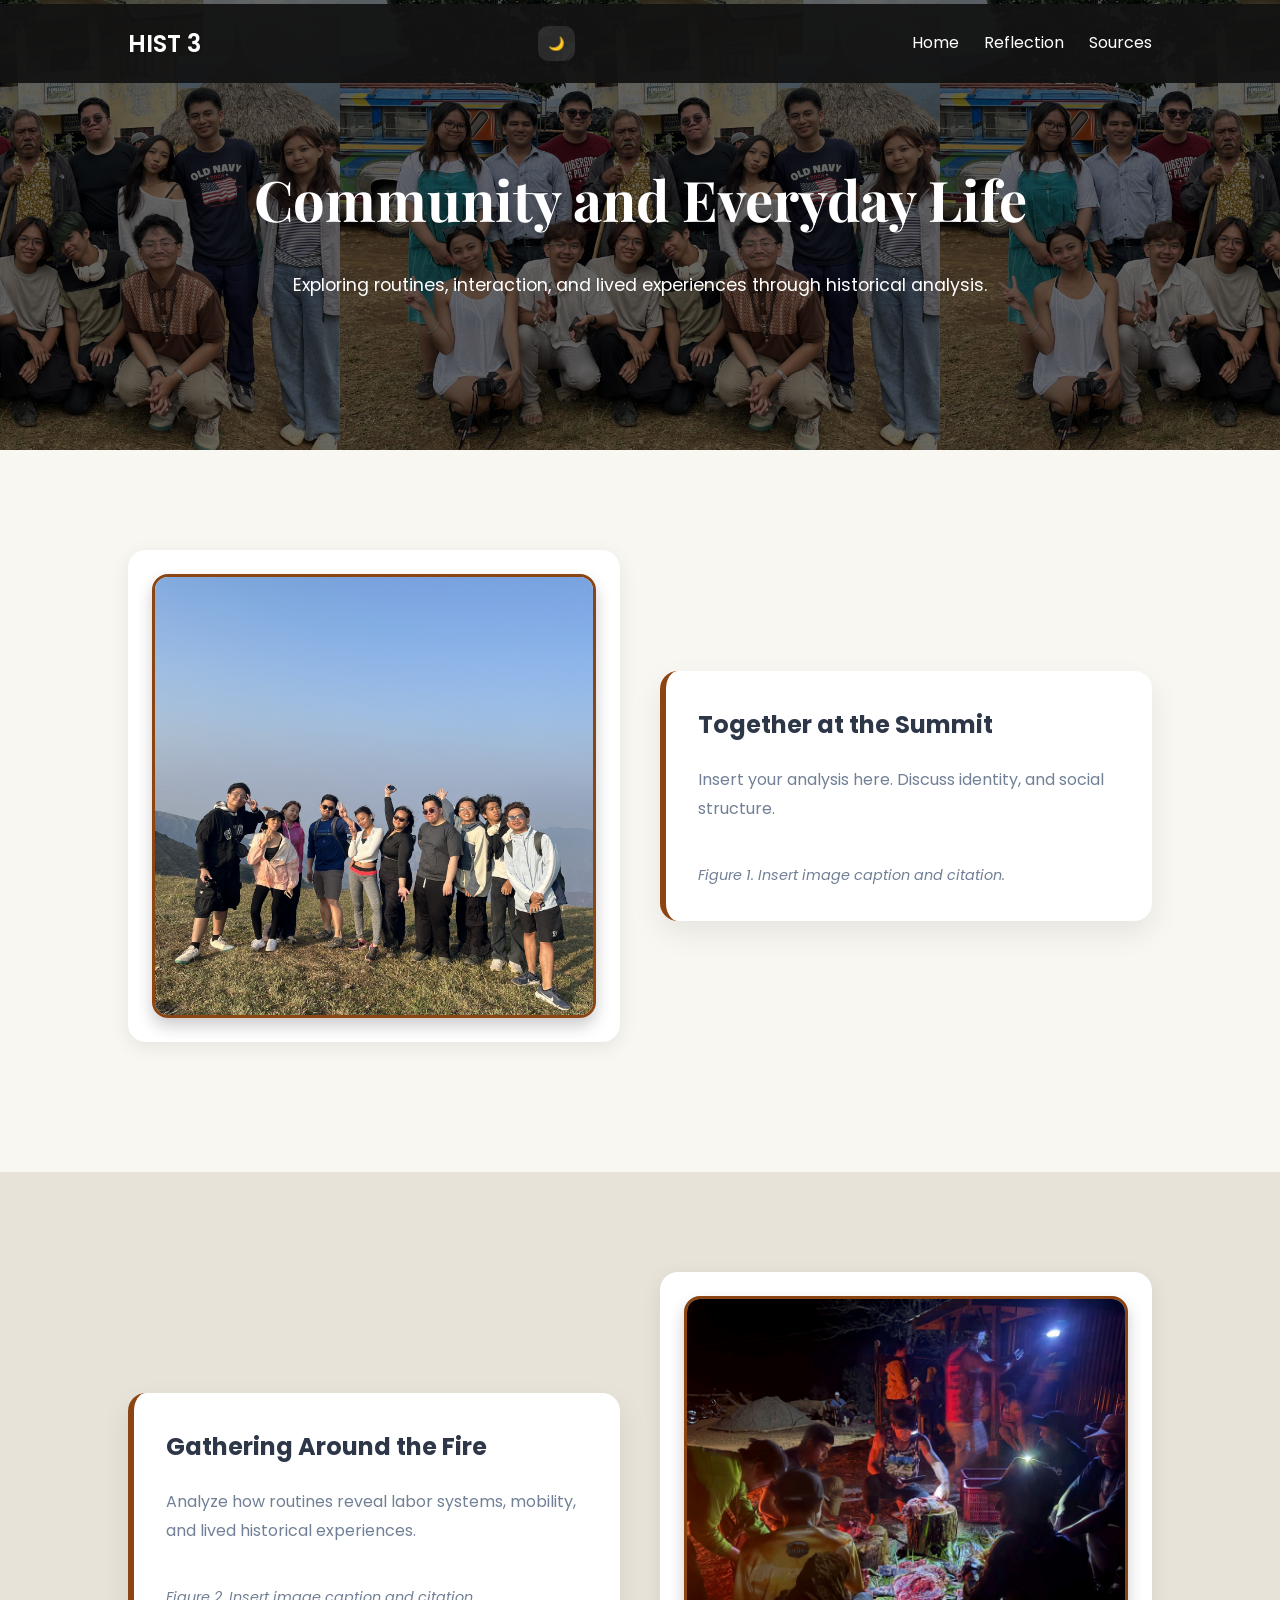
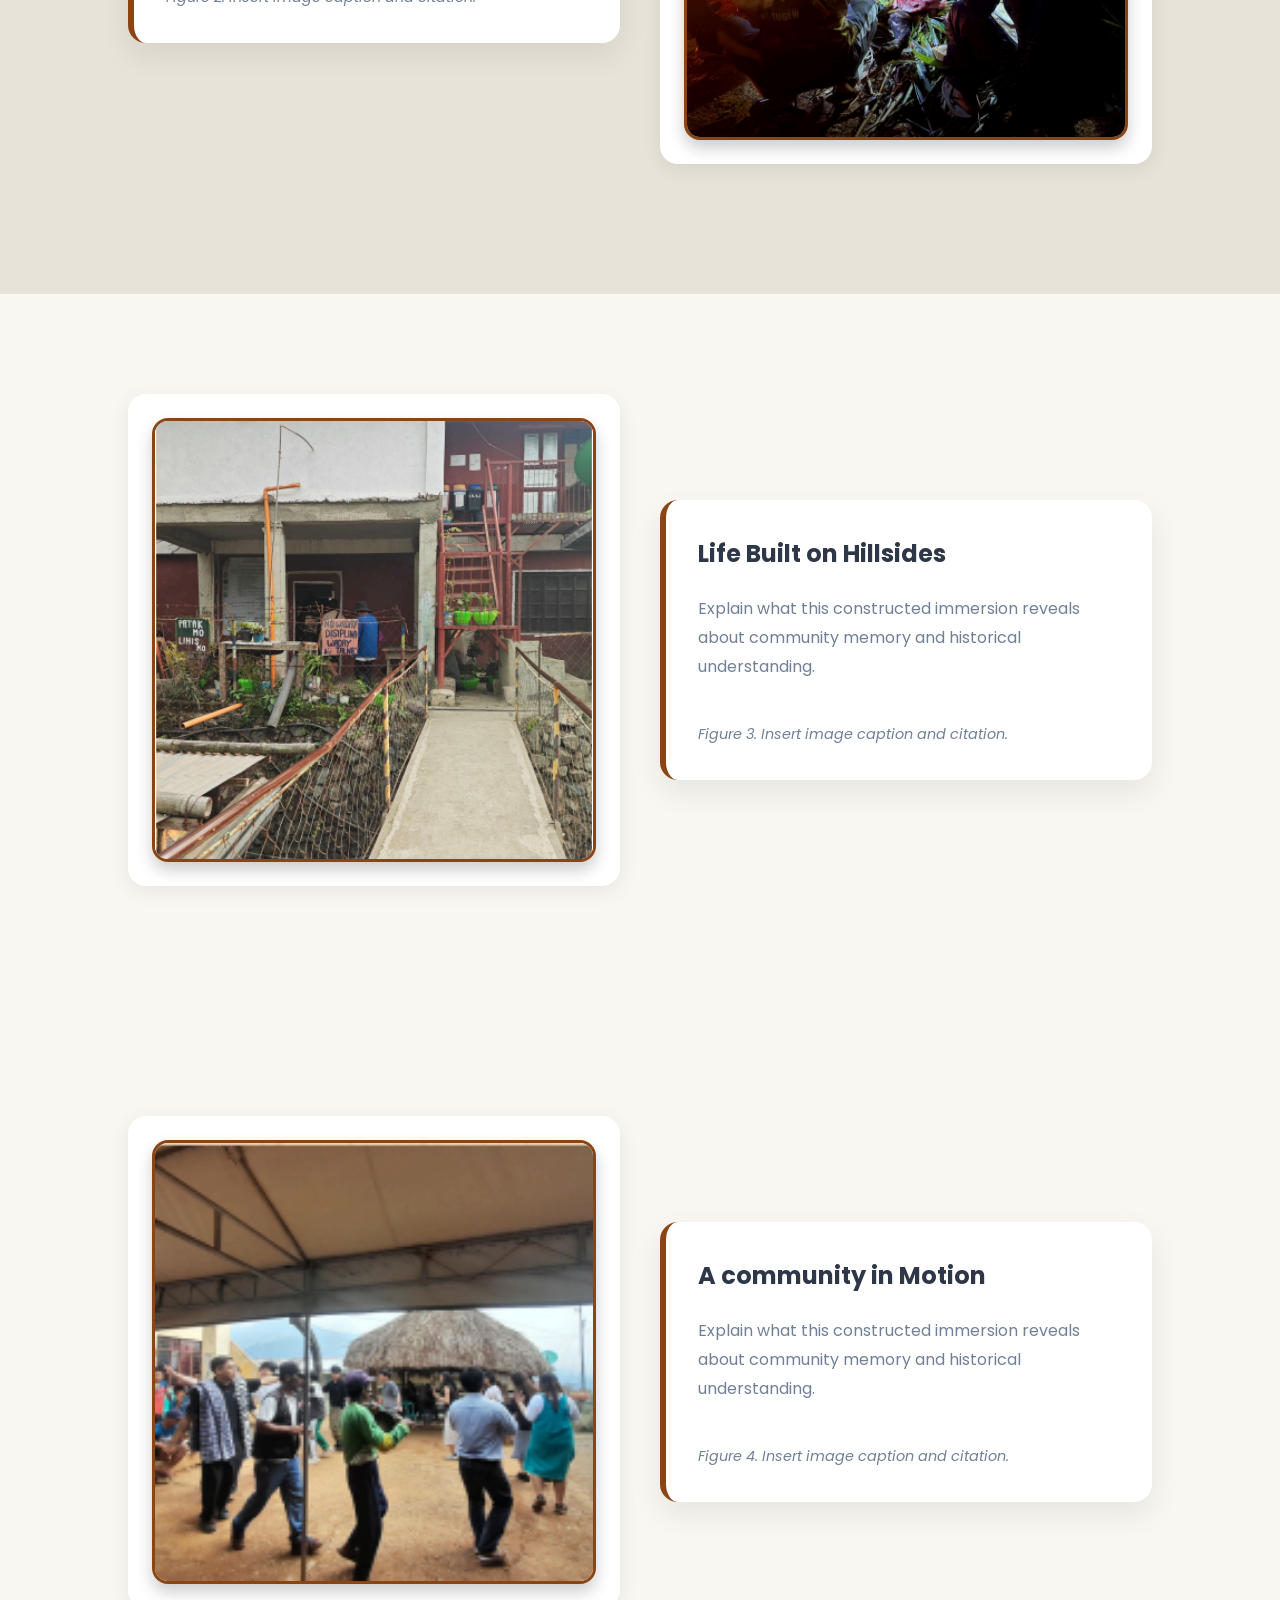
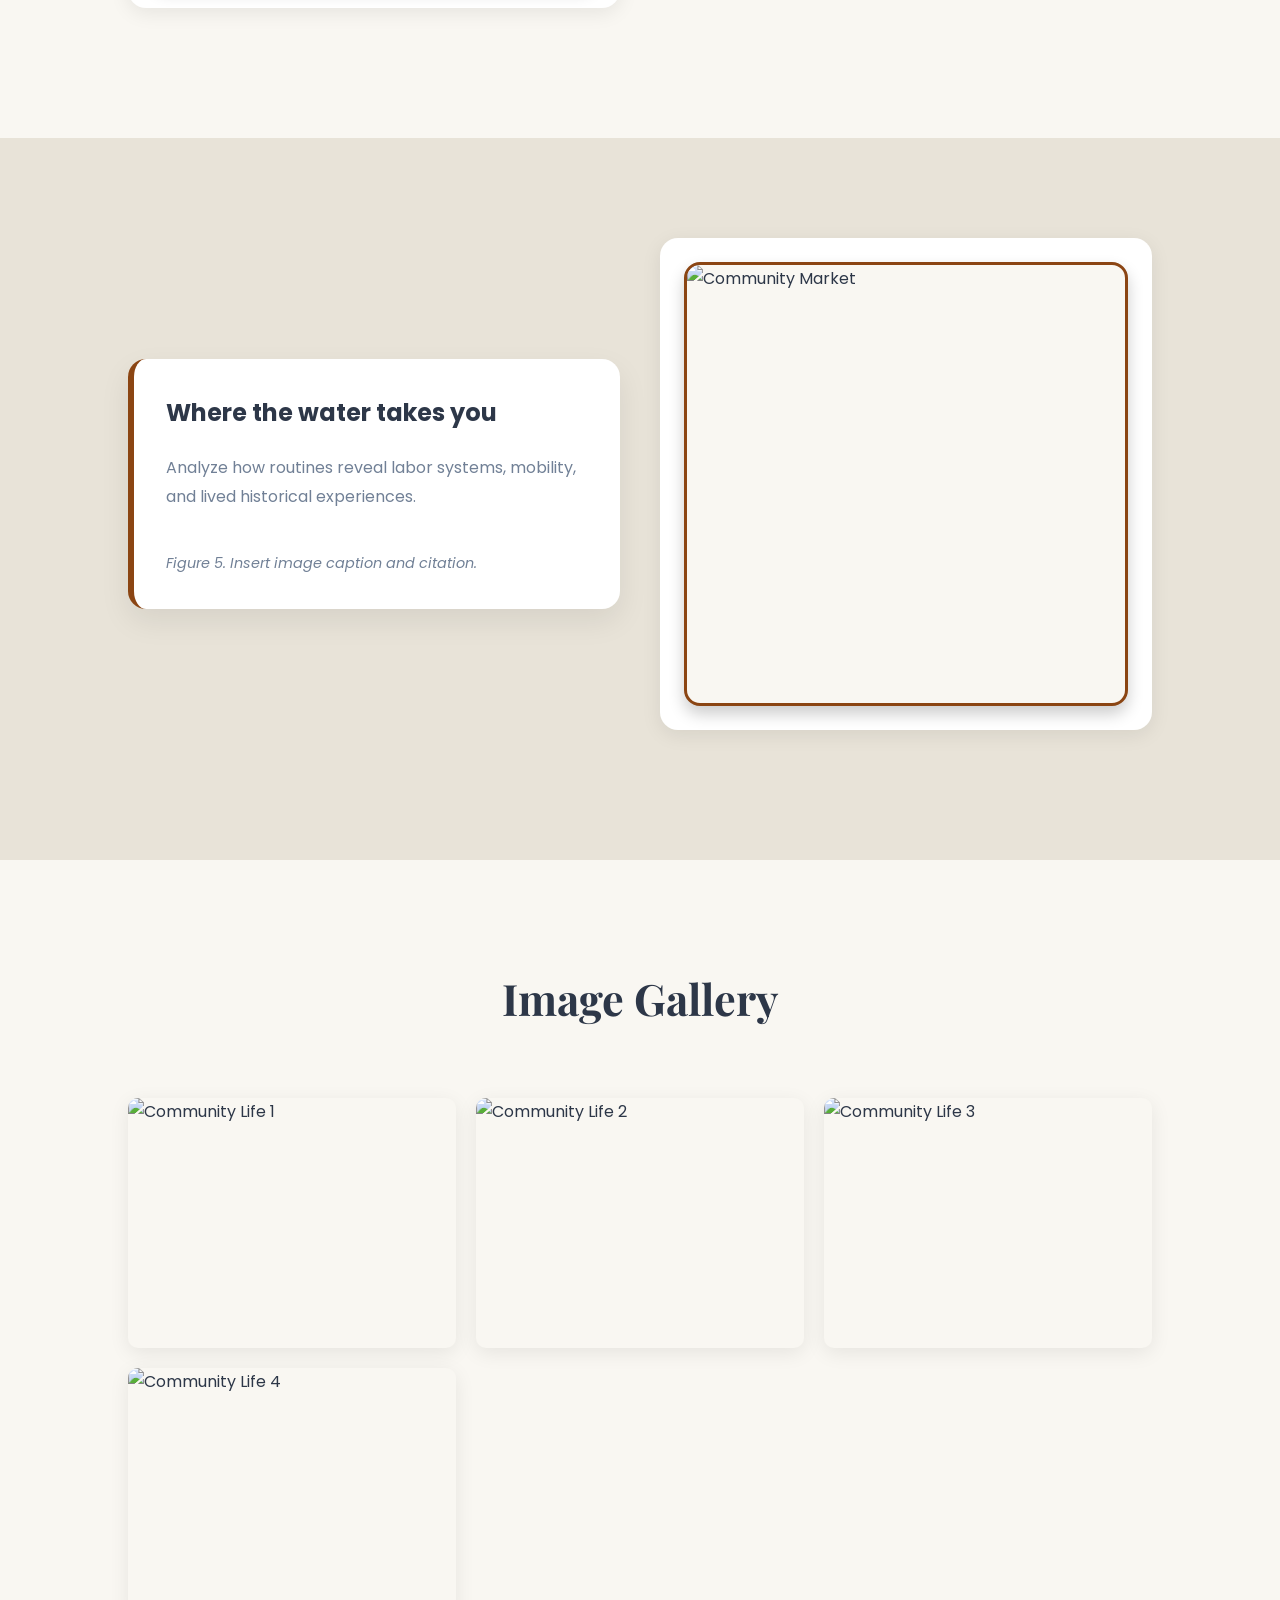
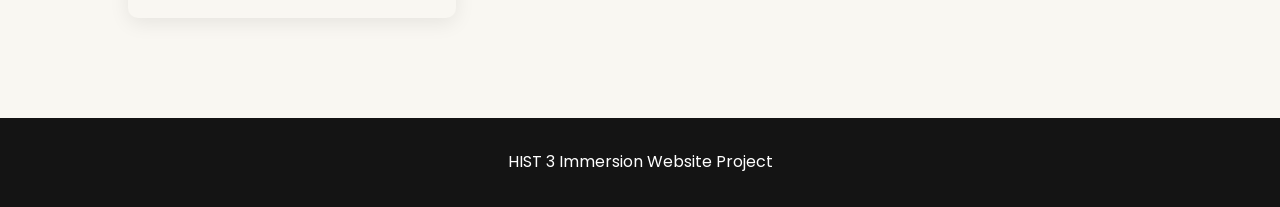
==== community.html @ 5161c691 "change name of files" ====
<!DOCTYPE html>
<html lang="en">
<head>
    <meta charset="UTF-8">
    <meta name="viewport" content="width=device-width, initial-scale=1.0">
    <title>Community and Everyday Life</title>

    <link rel="stylesheet" href="style.css">

    <link rel="preconnect" href="https://fonts.googleapis.com">
    <link rel="preconnect" href="https://fonts.gstatic.com" crossorigin>
    <link href="https://fonts.googleapis.com/css2?family=Playfair+Display:wght@400;600;700&family=Poppins:wght@300;400;500;600&display=swap" rel="stylesheet">
</head>
<body>

<div id="scroll-progress"></div>

<nav>
    <div class="logo">HIST 3</div>

    <div class="nav-actions">
        <button class="dark-mode-toggle" type="button" aria-label="Toggle dark mode">🌙</button>
        <button class="menu-toggle" type="button" aria-label="Toggle menu">
            <span></span>
            <span></span>
            <span></span>
        </button>
    </div>

    <ul class="nav-links">
        <li><a href="index.html">Home</a></li>
        <li><a href="reflection.html">Reflection</a></li>
        <li><a href="sources.html">Sources</a></li>
    </ul>
</nav>

<section class="subpage-hero subpage-hero-community">
    <h1>Community and Everyday Life</h1>
    <p>
        Exploring routines, interaction, and lived experiences through historical analysis.
    </p>
</section>


<section class="section">

    <div class="detail-grid">

        <div class="detail-image">
            <img src="images/image 39.jpg" alt="Community Market" class="real-image">
        </div>

        <div class="detail-text">

            <h2>Together at the Summit</h2>

            <p>
                Insert your analysis here.
                Discuss identity, and social structure.
            </p>

            <div class="caption">
                Figure 1. Insert image caption and citation.
            </div>

        </div>

    </div>

</section>


<section class="section alt-section">

    <div class="detail-grid">

        <div class="detail-text">

            <h2>Gathering Around the Fire</h2>

            <p>
                Analyze how routines reveal labor systems,
                mobility, and lived historical experiences.
            </p>

            <div class="caption">
                Figure 2. Insert image caption and citation.
            </div>

        </div>

        <div class="detail-image">
            <img src="images/image 65.png" alt="Community Market" class="real-image">
        </div>

    </div>

</section>


<section class="section">

    <div class="detail-grid">

        <div class="detail-image">
            <img src="images/Screenshot 2026-05-09 105054.png" alt="Community Market" class="real-image">
        </div>

        <div class="detail-text">

            <h2>Life Built on Hillsides</h2>

            <p>
                Explain what this constructed immersion reveals
                about community memory and historical understanding.
            </p>

            <div class="caption">
                Figure 3. Insert image caption and citation.
            </div>

        </div>

    </div>

</section>

<section class="section">

    <div class="detail-grid">

        <div class="detail-image">
            <img src="images/image 55.png" alt="Community Market" class="real-image">
        </div>

        <div class="detail-text">

            <h2>A community in Motion</h2>

            <p>
                Explain what this constructed immersion reveals
                about community memory and historical understanding.
            </p>

            <div class="caption">
                Figure 4. Insert image caption and citation.
            </div>

        </div>

    </div>

</section>


<section class="section alt-section">

    <div class="detail-grid">

        <div class="detail-text">

            <h2>Where the water takes you</h2>

            <p>
                Analyze how routines reveal labor systems,
                mobility, and lived historical experiences.
            </p>

            <div class="caption">
                Figure 5. Insert image caption and citation.
            </div>

        </div>

        <div class="detail-image">
            <img src="images/image 26.jpg" alt="Community Market" class="real-image">
        </div>

    </div>

</section>

<section class="section">

    <div class="section-title">
        <h2>Image Gallery</h2>
    </div>

    <div class="gallery">
        <div class="gallery-item" data-gallery="0">
            <img src="images/image 13.JPG" alt="Community Life 1" class="gallery-thumbnail">
        </div>
        <div class="gallery-item" data-gallery="1">
            <img src="images/image 4.JPG" alt="Community Life 2" class="gallery-thumbnail">
        </div>
        <div class="gallery-item" data-gallery="2">
            <img src="images/image 15.JPG" alt="Community Life 3" class="gallery-thumbnail">
        </div>
        <div class="gallery-item" data-gallery="3">
            <img src="images/image 28.jpg" alt="Community Life 4" class="gallery-thumbnail">
        </div>
    </div>

</section>


<!-- Lightbox Modal -->
<div id="lightbox" class="lightbox">
    <span class="close-lightbox">&times;</span>
    <button class="prev-button">&#10094;</button>
    <img class="lightbox-image" src="" alt="">
    <button class="next-button">&#10095;</button>
    <div class="lightbox-caption"></div>
</div>


<footer>
    <p>
        HIST 3 Immersion Website Project
    </p>
</footer>

<script src="script.js"></script>
</body>
</html>
---- style.css ----
* {
    margin: 0;
    padding: 0;
    box-sizing: border-box;
}

:root {
    --bg: #f9f7f2;
    --text: #2d3748;
    --surface: #ffffff;
    --surface-alt: #e8e3d8;
    --muted: #718096;
    --accent: #8b4513;
    --nav-bg: rgba(20, 20, 20, 0.95);
    --nav-text: #ffffff;
    --hero-overlay: rgba(0, 0, 0, 0.6);
    --button-text: #ffffff;
}

body {
    font-family: 'Poppins', sans-serif;
    background: var(--bg);
    color: var(--text);
    line-height: 1.8;
    overflow-x: hidden;
}

body.dark-mode {
    --bg: #0d1117;
    --text: #e6edf3;
    --surface: #161b22;
    --surface-alt: #1f2731;
    --muted: #9ca3af;
    --accent: #d4af37;
    --nav-bg: rgba(10, 10, 12, 0.98);
    --nav-text: #f8f8ff;
    --hero-overlay: rgba(0, 0, 0, 0.7);
    --button-text: #111111;
}


/* Navigation */
#scroll-progress {
    position: fixed;
    top: 0;
    left: 0;
    height: 4px;
    width: 0;
    background: var(--accent);
    z-index: 1001;
    transition: width 0.15s ease;
}

nav {
    position: fixed;
    top: 4px;
    width: 100%;
    background: var(--nav-bg);
    display: flex;
    justify-content: space-between;
    align-items: center;
    padding: 18px 10%;
    z-index: 1000;
}

.logo {
    color: var(--nav-text);
    font-size: 1.5rem;
    font-weight: 600;
}

nav ul {
    display: flex;
    list-style: none;
    gap: 25px;
}

nav ul li a {
    color: var(--nav-text);
    text-decoration: none;
    position: relative;
    transition: color 0.25s ease;
}

nav ul li a::after {
    content: '';
    position: absolute;
    left: 0;
    bottom: -4px;
    width: 100%;
    height: 2px;
    background: var(--accent);
    transform: scaleX(0);
    transform-origin: left;
    transition: transform 0.25s ease;
}

nav ul li a:hover {
    color: var(--accent);
}

nav ul li a:hover::after {
    transform: scaleX(1);
}

.nav-actions {
    display: flex;
    align-items: center;
    gap: 12px;
}

.dark-mode-toggle,
.menu-toggle {
    border: none;
    background: rgba(255,255,255,0.1);
    color: var(--nav-text);
    cursor: pointer;
    padding: 10px;
    border-radius: 10px;
    transition: background 0.25s ease, transform 0.25s ease;
}

.dark-mode-toggle:hover,
.menu-toggle:hover {
    background: rgba(255,255,255,0.18);
}

.menu-toggle {
    display: none;
    min-width: 44px;
    min-height: 44px;
}

.menu-toggle span {
    display: block;
    width: 22px;
    height: 2px;
    margin: 4px auto;
    background: var(--nav-text);
    transition: transform 0.25s ease, opacity 0.25s ease;
}

.nav-links {
    display: flex;
    list-style: none;
    gap: 25px;
}

.nav-links.open {
    transform: translateX(0);
}


/* Hero */
.hero {
    height: 100vh;
    background:
        linear-gradient(var(--hero-overlay), var(--hero-overlay)),
        url('images/image 29.jpg');

    background-size: cover;
    background-position: center;

    display: flex;
    justify-content: center;
    align-items: center;
    text-align: center;

    padding: 20px;
}

.hero-content {
    max-width: 850px;
    color: white;
}

.hero h1 {
    font-size: 4rem;
    margin-bottom: 20px;
    font-family: 'Playfair Display', serif;
}

.hero p {
    font-size: 1.2rem;
    margin-bottom: 30px;
}

.btn {
    display: inline-block;
    background: var(--accent);
    color: var(--button-text);
    padding: 14px 30px;
    border-radius: 5px;
    text-decoration: none;
    font-weight: 600;
    transition: 0.3s;
}

.btn:hover {
    transform: translateY(-3px) scale(1.02);
    box-shadow: 0 12px 25px rgba(0, 0, 0, 0.18);
}


/* Sections */
.section {
    padding: 100px 10%;
}

.section-title {
    text-align: center;
    margin-bottom: 60px;
}

.section-title h2 {
    font-size: 2.7rem;
    font-family: 'Playfair Display', serif;
}

.content-box {
    background: var(--surface);
    padding: 40px;
    border-radius: 10px;
    box-shadow: 0 5px 20px rgba(0,0,0,0.08);
}

.content-box p {
    margin-bottom: 20px;
}


/* Immersion Cards */
.immersion-card {
    display: flex;
    align-items: center;
    gap: 40px;
    margin-bottom: 80px;
    background: white;
    padding: 30px;
    border-radius: 10px;
    box-shadow: 0 5px 20px rgba(0,0,0,0.08);
}

.reverse {
    flex-direction: row-reverse;
}

.image-placeholder {
    flex: 1;
    height: 320px;
    background: #ddd;
    display: flex;
    justify-content: center;
    align-items: center;
    font-weight: bold;
    color: #666;
    border-radius: 10px;
    text-align: center;
    padding: 20px;
}

.card-content {
    flex: 1;
}

.card-content h3 {
    font-size: 2rem;
    margin-bottom: 20px;
    font-family: 'Playfair Display', serif;
}

.caption {
    margin-top: 20px;
    font-size: 0.9rem;
    color: #718096;
    font-style: italic;
}


/* Reflection */
.reflection {
    background: #e8e3d8;
}


/* Sources */
.sources-list {
    padding-left: 20px;
}

.sources-list li {
    margin-bottom: 10px;
}


/* Footer */
footer {
    background: #141414;
    color: white;
    text-align: center;
    padding: 30px;
}


/* Responsive Design */
@media (max-width: 900px) {

    nav {
        flex-direction: row;
        justify-content: space-between;
        align-items: center;
        padding: 14px 6%;
    }

    .nav-actions {
        gap: 10px;
    }

    .nav-links {
        position: fixed;
        top: 70px;
        right: 0;
        width: 280px;
        height: calc(100vh - 70px);
        flex-direction: column;
        align-items: center;
        justify-content: flex-start;
        padding: 30px 0;
        gap: 18px;
        background: rgba(20, 20, 20, 0.98);
        transform: translateX(100%);
        transition: transform 0.3s ease;
        z-index: 1000;
        box-shadow: -10px 0 30px rgba(0,0,0,0.25);
    }

    .menu-toggle {
        display: block;
    }

    .nav-links li a {
        width: 100%;
        text-align: center;
        padding: 14px 0;
    }

    .hero {
        padding: 20px 10px;
    }

    .hero h1 {
        font-size: 2.8rem;
    }

    .hero p {
        font-size: 1rem;
    }

    .immersion-card,
    .reverse {
        flex-direction: column;
    }

    .detail-grid {
        grid-template-columns: 1fr;
    }

    .section {
        padding: 80px 6%;
    }

    .section-title {
        margin-bottom: 40px;
    }

    .content-box {
        padding: 30px;
    }

    .immersion-links {
        gap: 22px;
    }

}

@media (max-width: 600px) {

    .nav-links {
        width: 100%;
        top: 64px;
        height: calc(100vh - 64px);
    }

    nav {
        padding: 12px 4%;
    }

    nav ul {
        flex-direction: column;
        align-items: center;
        width: 100%;
    }

    nav ul li a {
        width: 100%;
        text-align: center;
    }

    .hero {
        padding: 18px 12px;
    }

    .hero h1 {
        font-size: 2.2rem;
    }

    .section {
        padding: 60px 5%;
    }

    .section-title h2 {
        font-size: 2.2rem;
    }

    .content-box,
    .immersion-link-card,
    .detail-image {
        padding: 24px;
    }

    .immersion-links {
        grid-template-columns: 1fr;
    }

}

/* IMMERSION NAVIGATION CARDS */

.immersion-links {
    display: grid;
    grid-template-columns: repeat(auto-fit, minmax(250px, 1fr));
    gap: 30px;
    margin-top: 50px;
}

.immersion-link-card {
    background: var(--surface);
    padding: 30px;
    border-radius: 12px;
    text-decoration: none;
    color: var(--text);
    box-shadow: 0 5px 20px rgba(0,0,0,0.08);
    transition: 0.3s ease;
    display: block;
}

.immersion-link-card:hover {
    transform: translateY(-8px);
}

.immersion-link-card h3 {
    margin-bottom: 15px;
    font-size: 1.5rem;
    font-family: 'Playfair Display', serif;
    color: var(--text);
}

.immersion-link-card p {
    color: var(--muted);
    line-height: 1.6;
}

/* SUBPAGE HERO */

.subpage-hero {
    height: 50vh;
    background:
        linear-gradient(rgba(0,0,0,0.6), rgba(0,0,0,0.6)),
        url('https://images.unsplash.com/photo-1524492412937-b28074a5d7da?q=80&w=1974&auto=format&fit=crop');

    background-size: cover;
    background-position: center;

    display: flex;
    justify-content: center;
    align-items: center;
    flex-direction: column;

    text-align: center;
    color: white;

    padding: 20px;
}

.subpage-hero h1 {
    font-size: 3.5rem;
    margin-bottom: 20px;
    font-family: 'Playfair Display', serif;
}

.subpage-hero p {
    max-width: 700px;
    font-size: 1.1rem;
}

/* Unique background images for each immersion page */
.subpage-hero-community {
    background: linear-gradient(rgba(0,0,0,0.6), rgba(0,0,0,0.6)), url('images/image 41.jpg');
    background-size: contain;
    background-position:  center;
}

.subpage-hero-labor {
    background: linear-gradient(rgba(0,0,0,0.6), rgba(0,0,0,0.6)), url('images/image 59.png');
    background-size: cover;
    background-position: center;
}

.subpage-hero-culture {
    background: linear-gradient(rgba(0,0,0,0.6), rgba(0,0,0,0.6)), url('images/image 70.png');
    background-size: cover;
    background-position: top 80%;
}

.subpage-hero-landscape {
    background: linear-gradient(rgba(0,0,0,0.6), rgba(0,0,0,0.6)), url('images/image 45.png ');
    background-size: cover;
    background-position: center 60%;
}

.subpage-hero-mobility {
    background: linear-gradient(rgba(0,0,0,0.6), rgba(0,0,0,0.6)), url('images/image 58.png');
    background-size: cover;
    background-position: center 65%;
}

.subpage-hero-reflection {
    background: linear-gradient(rgba(0,0,0,0.6), rgba(0,0,0,0.6)), url('https://images.unsplash.com/photo-1507842507881-c4a1e30f1f80?q=80&w=1974&auto=format&fit=crop');
    background-size: cover;
    background-position: center;
}

.alt-section {
    background: var(--surface-alt);
}

/* Gallery */
.gallery {
    display: grid;
    grid-template-columns: repeat(auto-fit, minmax(250px, 1fr));
    gap: 20px;
    margin-top: 40px;
}

.gallery-item {
    cursor: pointer;
    position: relative;
    overflow: hidden;
    border-radius: 10px;
    box-shadow: 0 5px 20px rgba(0,0,0,0.08);
    transition: 0.3s ease;
    background: var(--bg);
}

.gallery-item:hover {
    transform: scale(1.05);
    box-shadow: 0 10px 30px rgba(0,0,0,0.15);
}

.gallery-thumbnail {
    width: 100%;
    height: 250px;
    object-fit: cover;
    display: block;
    transition: 0.3s ease;
}

.gallery-item:hover .gallery-thumbnail {
    filter: brightness(0.9);
}

/* Lightbox */
.lightbox {
    display: none;
    position: fixed;
    z-index: 2000;
    left: 0;
    top: 0;
    width: 100%;
    height: 100%;
    background-color: rgba(0, 0, 0, 0.8);
    animation: fadeIn 0.3s ease;
}

.lightbox.active {
    display: flex;
    align-items: center;
    justify-content: center;
}

@keyframes fadeIn {
    from { opacity: 0; }
    to { opacity: 1; }
}

.lightbox-image {
    max-width: 85vw;
    max-height: 80vh;
    object-fit: contain;
    animation: slideIn 0.3s ease;
}

@keyframes slideIn {
    from {
        transform: scale(0.8);
        opacity: 0;
    }
    to {
        transform: scale(1);
        opacity: 1;
    }
}

.close-lightbox {
    position: absolute;
    top: 30px;
    right: 40px;
    font-size: 35px;
    color: white;
    cursor: pointer;
    transition: 0.2s ease;
}

.close-lightbox:hover {
    color: #8b4513;
}

.prev-button,
.next-button {
    position: absolute;
    top: 50%;
    transform: translateY(-50%);
    background: rgba(139, 69, 19, 0.7);
    color: white;
    border: none;
    font-size: 30px;
    padding: 15px 20px;
    cursor: pointer;
    border-radius: 5px;
    transition: 0.3s ease;
}

.prev-button:hover,
.next-button:hover {
    background: #8b4513;
}

.prev-button {
    left: 20px;
}

.next-button {
    right: 20px;
}

.lightbox-caption {
    position: absolute;
    bottom: 30px;
    left: 50%;
    transform: translateX(-50%);
    color: white;
    font-size: 0.95rem;
    text-align: center;
    max-width: 600px;
    padding: 0 20px;
    animation: slideUp 0.4s ease;
}

@keyframes slideUp {
    from {
        opacity: 0;
        transform: translateX(-50%) translateY(20px);
    }
    to {
        opacity: 1;
        transform: translateX(-50%) translateY(0);
    }
}


.detail-grid {
    display: grid;
    grid-template-columns: repeat(2, minmax(0, 1fr));
    gap: 40px;
    align-items: center;
    margin-bottom: 30px;
}

.detail-text {
    display: flex;
    flex-direction: column;
    justify-content: center;
    gap: 20px;
    min-width: 0;
    background: var(--surface);
    padding: 32px;
    border-radius: 18px;
    box-shadow: 0 12px 30px rgba(0, 0, 0, 0.08);
    border-left: 6px solid #8b4513;
}

.detail-text p {
    color: var(--muted);
    line-height: 1.8;
    margin-bottom: 0;
}

.detail-image {
    flex: 1;
    min-width: 320px;
    max-width: 500px;
    aspect-ratio: 1 / 1;
    background: white;
    padding: 24px;
    border-radius: 18px;
    box-shadow: 0 5px 20px rgba(0,0,0,0.08);
    display: grid;
    place-items: center;
}

.real-image {
    width: 100%;
    height: 100%;
    aspect-ratio: 1 / 1;
    object-fit: cover;
    border-radius: 16px;
    border: 3px solid #8b4513;
    box-shadow: 0 8px 16px rgba(0, 0, 0, 0.2);
    background: var(--bg);
    display: block;
    box-sizing: border-box;
}
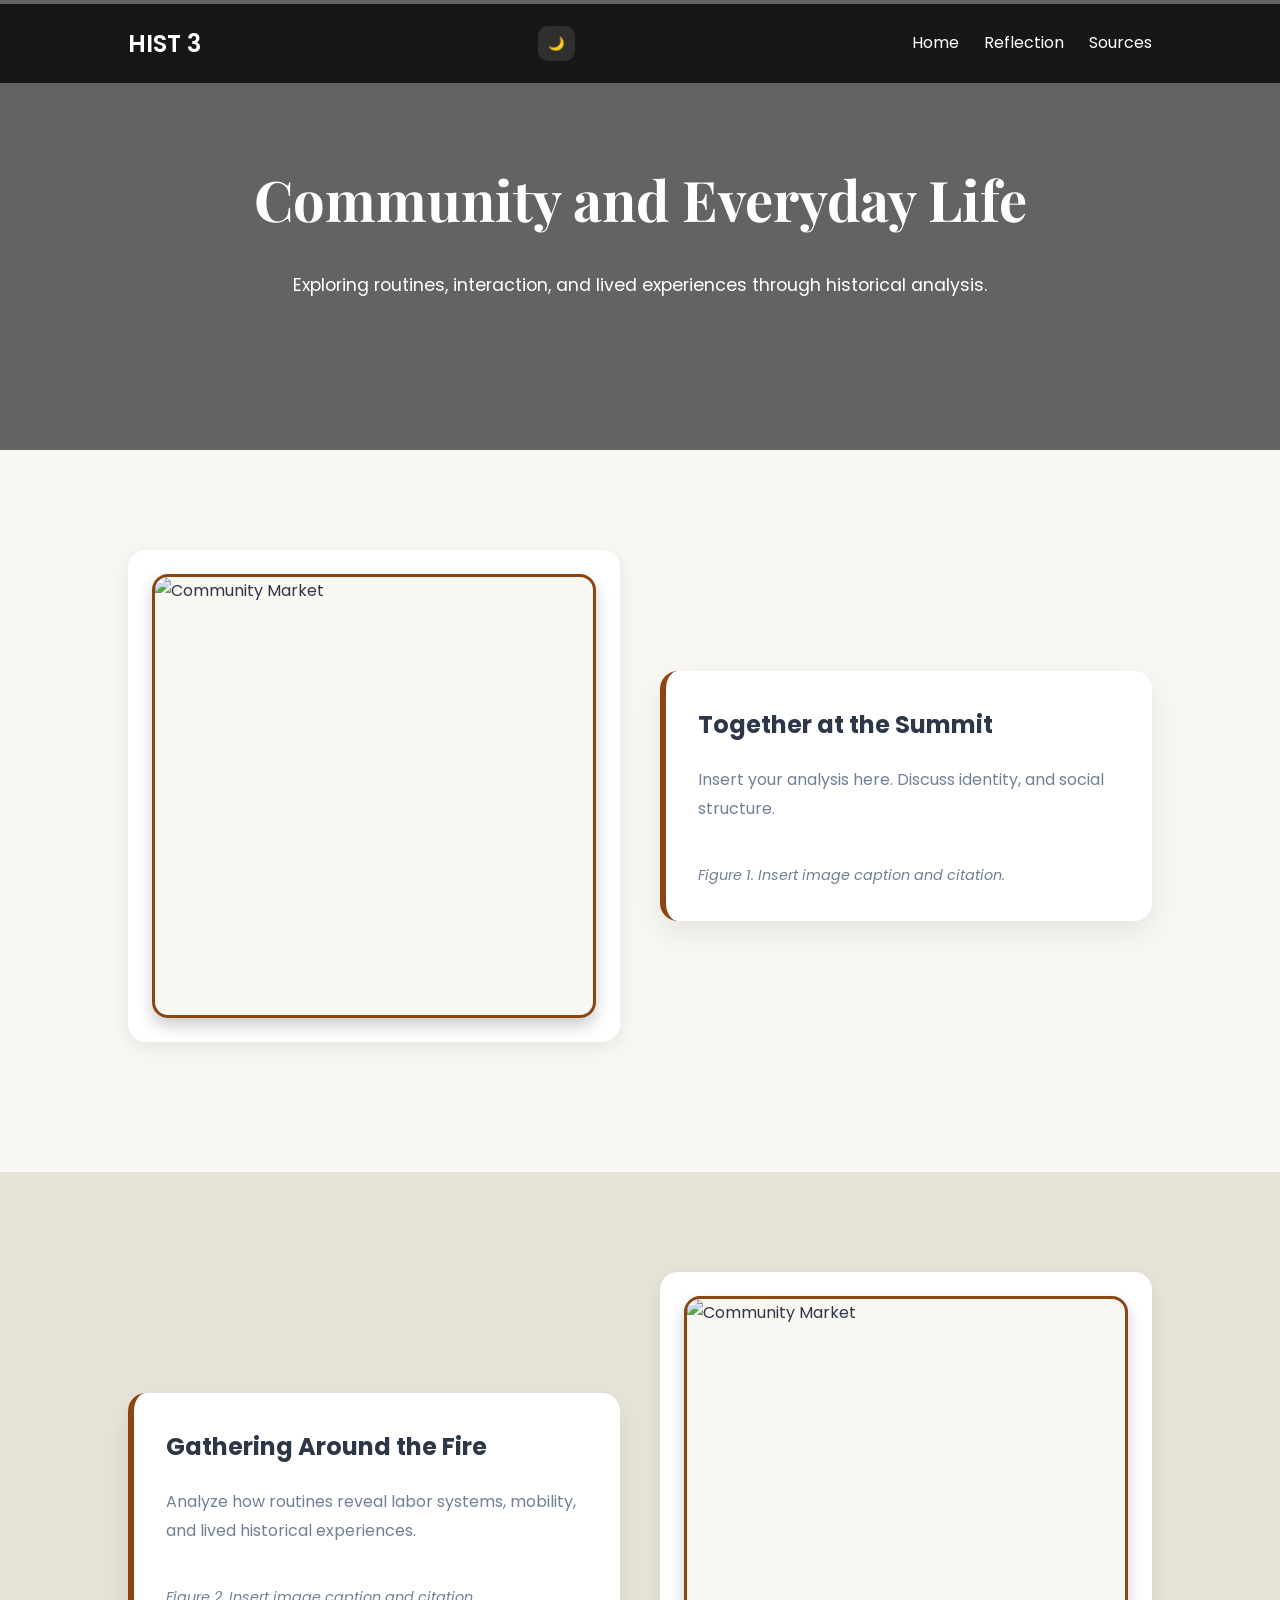
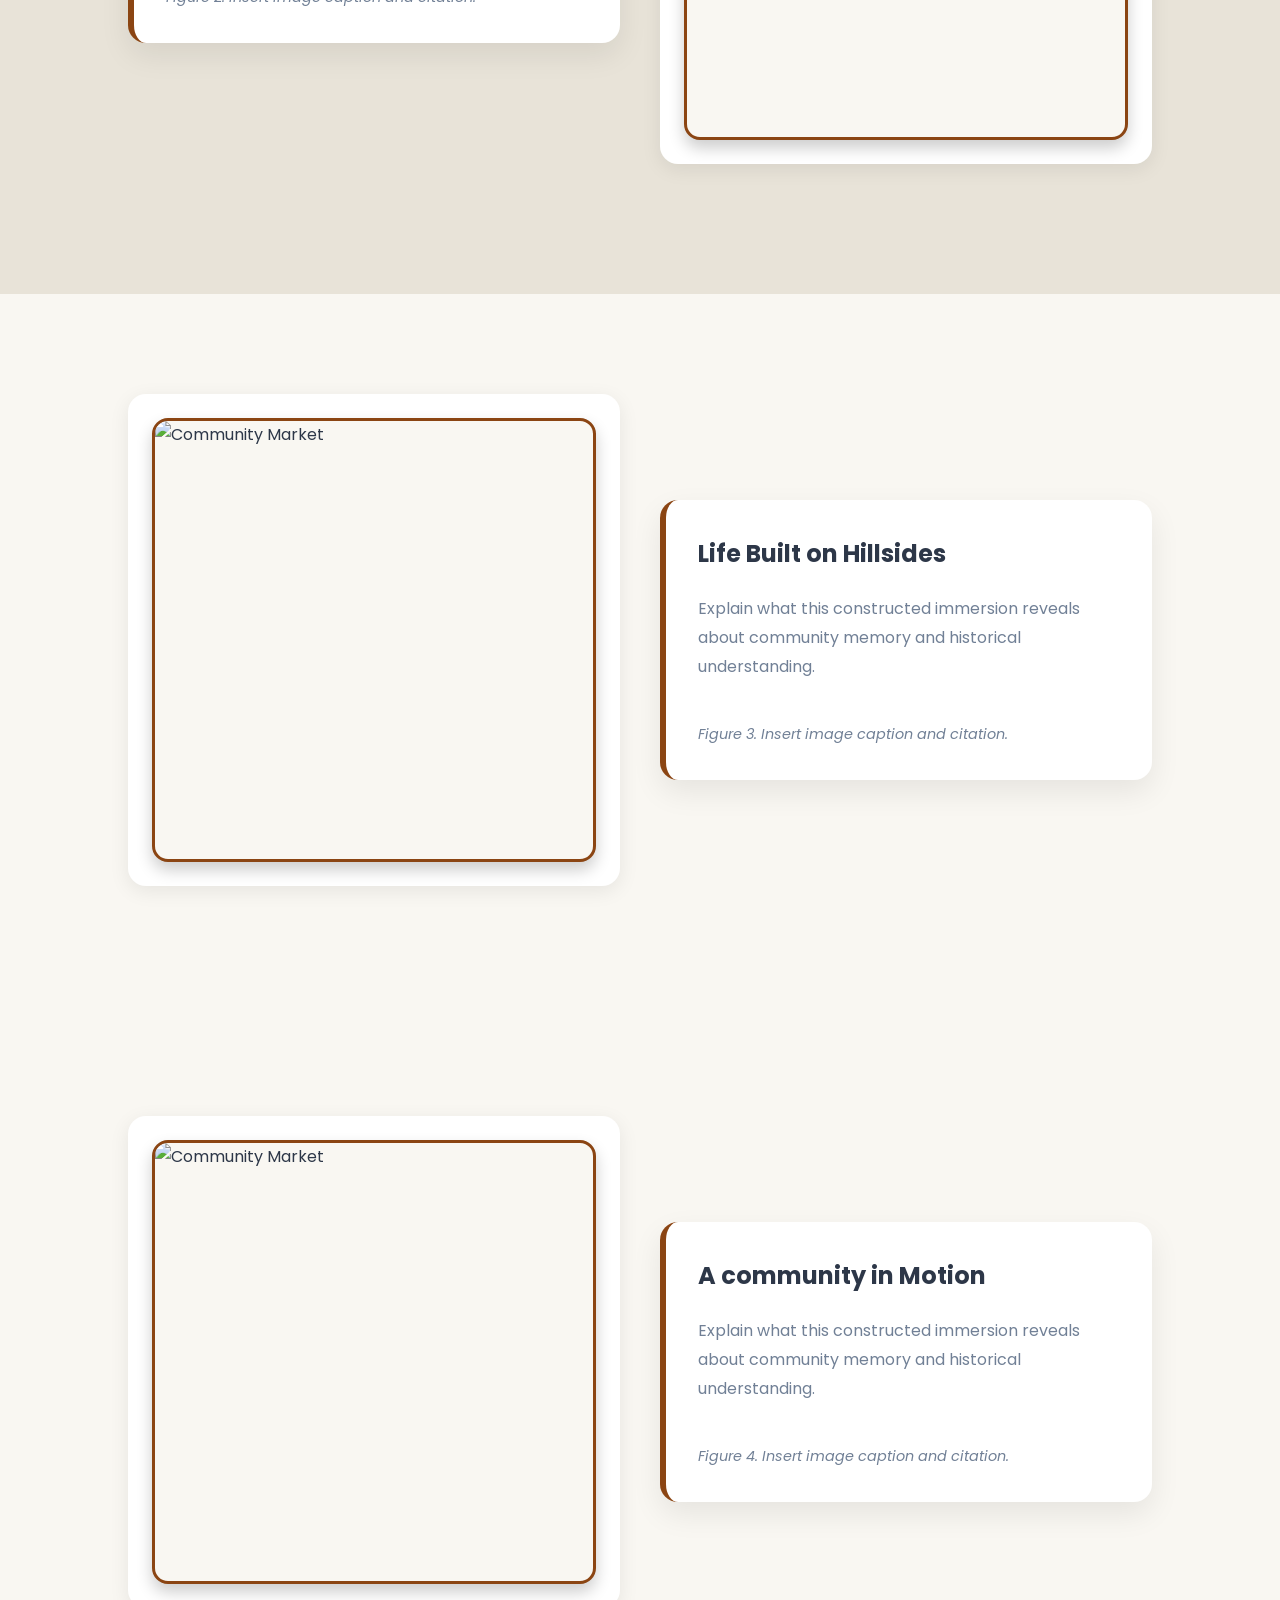
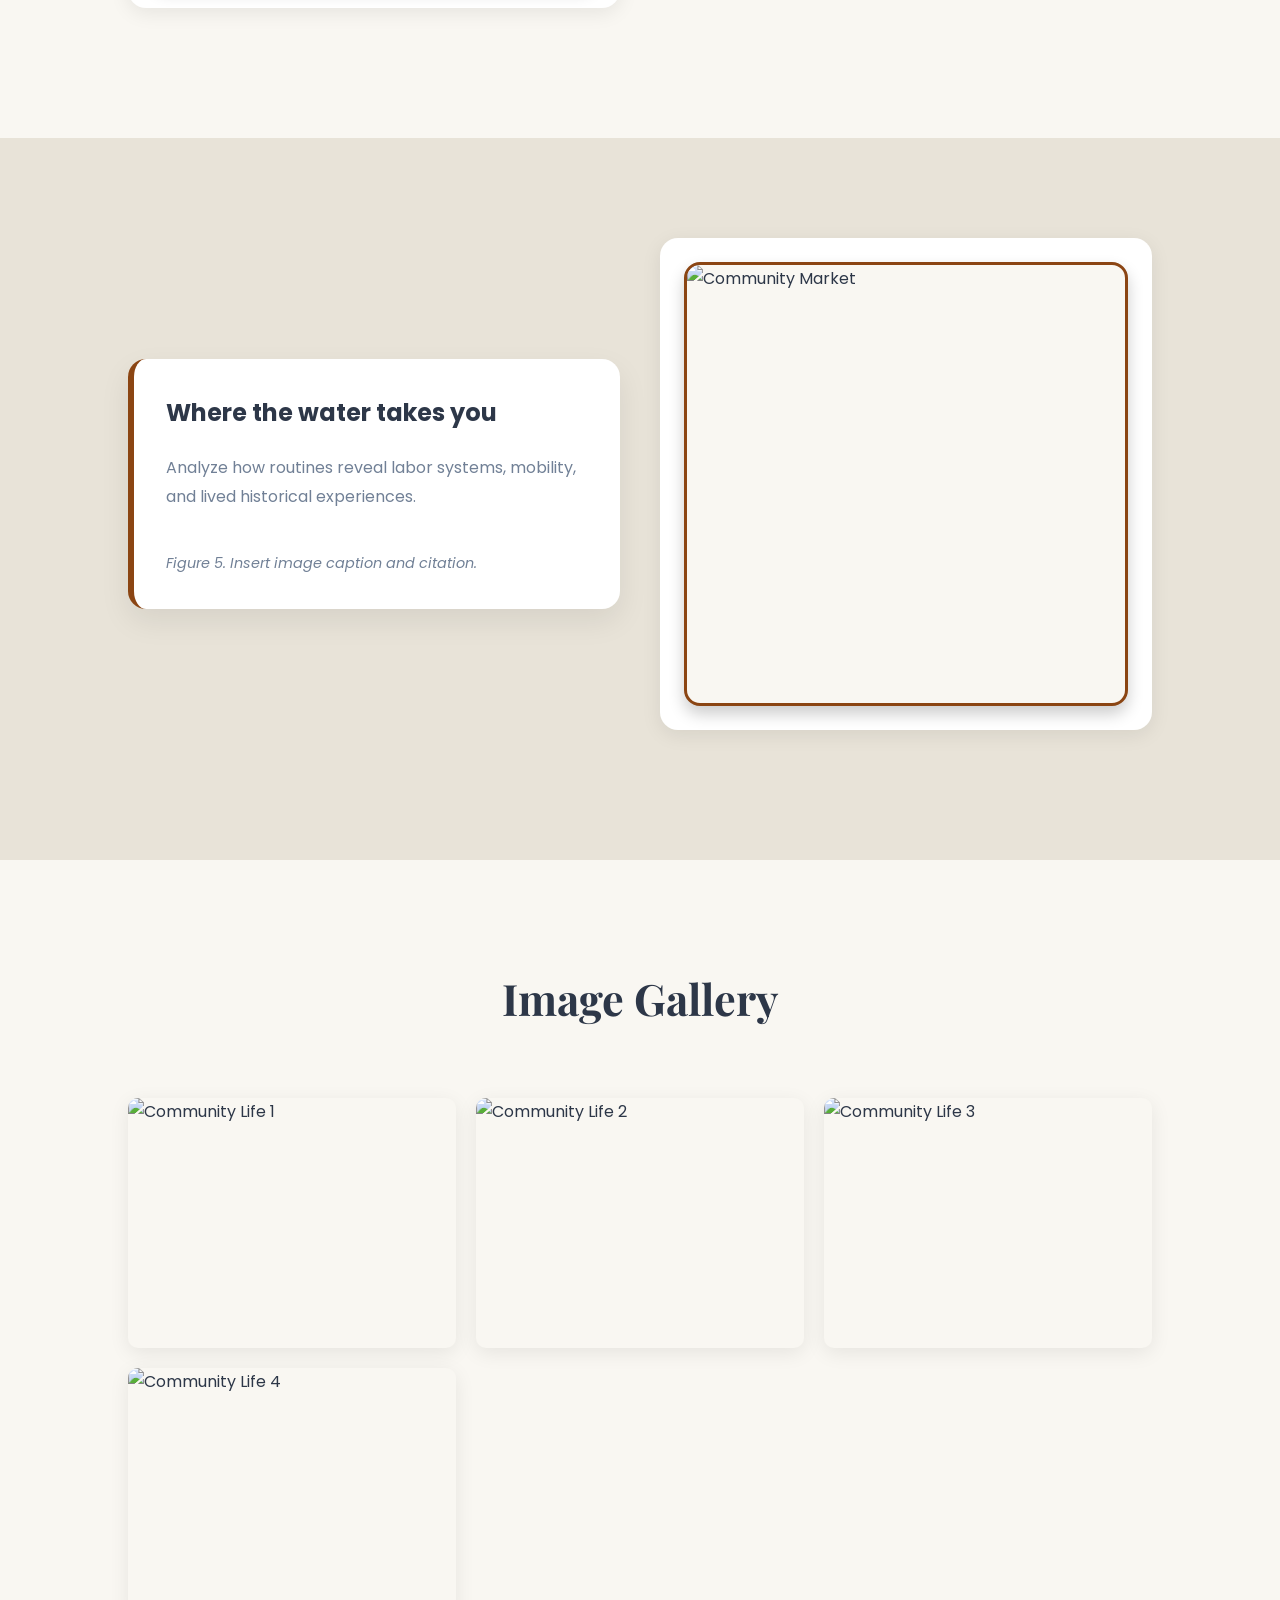
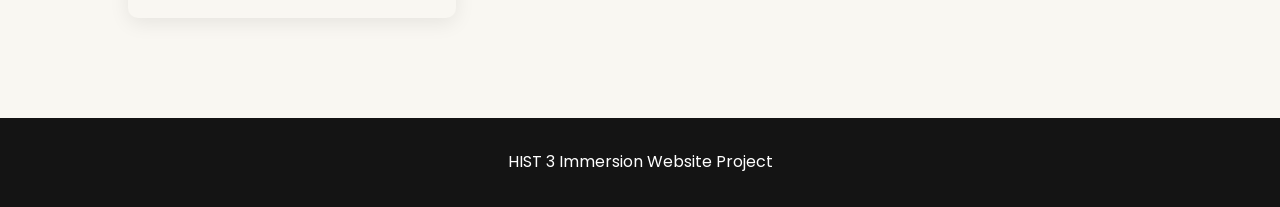
==== commit f3f132e7: "change file name" ====
--- a/community.html
+++ b/community.html
@@ -47,7 +47,7 @@
     <div class="detail-grid">
 
         <div class="detail-image">
-            <img src="images/image 39.jpg" alt="Community Market" class="real-image">
+            <img src="images/image 39.JPG" alt="Community Market" class="real-image">
         </div>
 
         <div class="detail-text">
@@ -90,20 +90,20 @@
         </div>
 
         <div class="detail-image">
-            <img src="images/image 65.png" alt="Community Market" class="real-image">
-        </div>
-
-    </div>
-
-</section>
-
-
-<section class="section">
-
-    <div class="detail-grid">
-
-        <div class="detail-image">
-            <img src="images/Screenshot 2026-05-09 105054.png" alt="Community Market" class="real-image">
+            <img src="images/image 65.PNG" alt="Community Market" class="real-image">
+        </div>
+
+    </div>
+
+</section>
+
+
+<section class="section">
+
+    <div class="detail-grid">
+
+        <div class="detail-image">
+            <img src="images/Screenshot 2026-05-09 105054.PNG" alt="Community Market" class="real-image">
         </div>
 
         <div class="detail-text">
@@ -130,7 +130,7 @@
     <div class="detail-grid">
 
         <div class="detail-image">
-            <img src="images/image 55.png" alt="Community Market" class="real-image">
+            <img src="images/image 55.PNG" alt="Community Market" class="real-image">
         </div>
 
         <div class="detail-text">
@@ -173,7 +173,7 @@
         </div>
 
         <div class="detail-image">
-            <img src="images/image 26.jpg" alt="Community Market" class="real-image">
+            <img src="images/image 26.JPG" alt="Community Market" class="real-image">
         </div>
 
     </div>
--- a/style.css
+++ b/style.css
@@ -156,7 +156,7 @@
     height: 100vh;
     background:
         linear-gradient(var(--hero-overlay), var(--hero-overlay)),
-        url('images/image 29.jpg');
+        url('images/image 29.JPG');
 
     background-size: cover;
     background-position: center;
@@ -365,6 +365,16 @@
         grid-template-columns: 1fr;
     }
 
+    .detail-image {
+        min-width: 0;
+        max-width: 100%;
+        padding: 0;
+    }
+
+    .detail-text {
+        padding: 28px;
+    }
+
     .section {
         padding: 80px 6%;
     }
@@ -430,6 +440,33 @@
 
     .immersion-links {
         grid-template-columns: 1fr;
+    }
+
+    .detail-grid {
+        display: block;
+    }
+
+    .detail-text,
+    .detail-image {
+        width: 100%;
+        max-width: 100%;
+    }
+
+    .detail-text {
+        border-left: none;
+        border-top: 6px solid #8b4513;
+        padding: 28px 22px;
+    }
+
+    .detail-image {
+        min-width: 0;
+        padding: 0;
+        aspect-ratio: auto;
+        margin-bottom: 30px;
+    }
+
+    .real-image {
+        height: auto;
     }
 
 }
@@ -505,31 +542,31 @@
 
 /* Unique background images for each immersion page */
 .subpage-hero-community {
-    background: linear-gradient(rgba(0,0,0,0.6), rgba(0,0,0,0.6)), url('images/image 41.jpg');
-    background-size: contain;
-    background-position:  center;
-}
-
-.subpage-hero-labor {
-    background: linear-gradient(rgba(0,0,0,0.6), rgba(0,0,0,0.6)), url('images/image 59.png');
+    background: linear-gradient(rgba(0,0,0,0.6), rgba(0,0,0,0.6)), url('images/image 41.JPG');
     background-size: cover;
     background-position: center;
 }
 
+.subpage-hero-labor {
+    background: linear-gradient(rgba(0,0,0,0.6), rgba(0,0,0,0.6)), url('images/image 59.PNG');
+    background-size: cover;
+    background-position: center;
+}
+
 .subpage-hero-culture {
-    background: linear-gradient(rgba(0,0,0,0.6), rgba(0,0,0,0.6)), url('images/image 70.png');
+    background: linear-gradient(rgba(0,0,0,0.6), rgba(0,0,0,0.6)), url('images/image 70.PNG');
     background-size: cover;
     background-position: top 80%;
 }
 
 .subpage-hero-landscape {
-    background: linear-gradient(rgba(0,0,0,0.6), rgba(0,0,0,0.6)), url('images/image 45.png ');
+    background: linear-gradient(rgba(0,0,0,0.6), rgba(0,0,0,0.6)), url('images/image 45.PNG ');
     background-size: cover;
     background-position: center 60%;
 }
 
 .subpage-hero-mobility {
-    background: linear-gradient(rgba(0,0,0,0.6), rgba(0,0,0,0.6)), url('images/image 58.png');
+    background: linear-gradient(rgba(0,0,0,0.6), rgba(0,0,0,0.6)), url('images/image 58.PNG');
     background-size: cover;
     background-position: center 65%;
 }
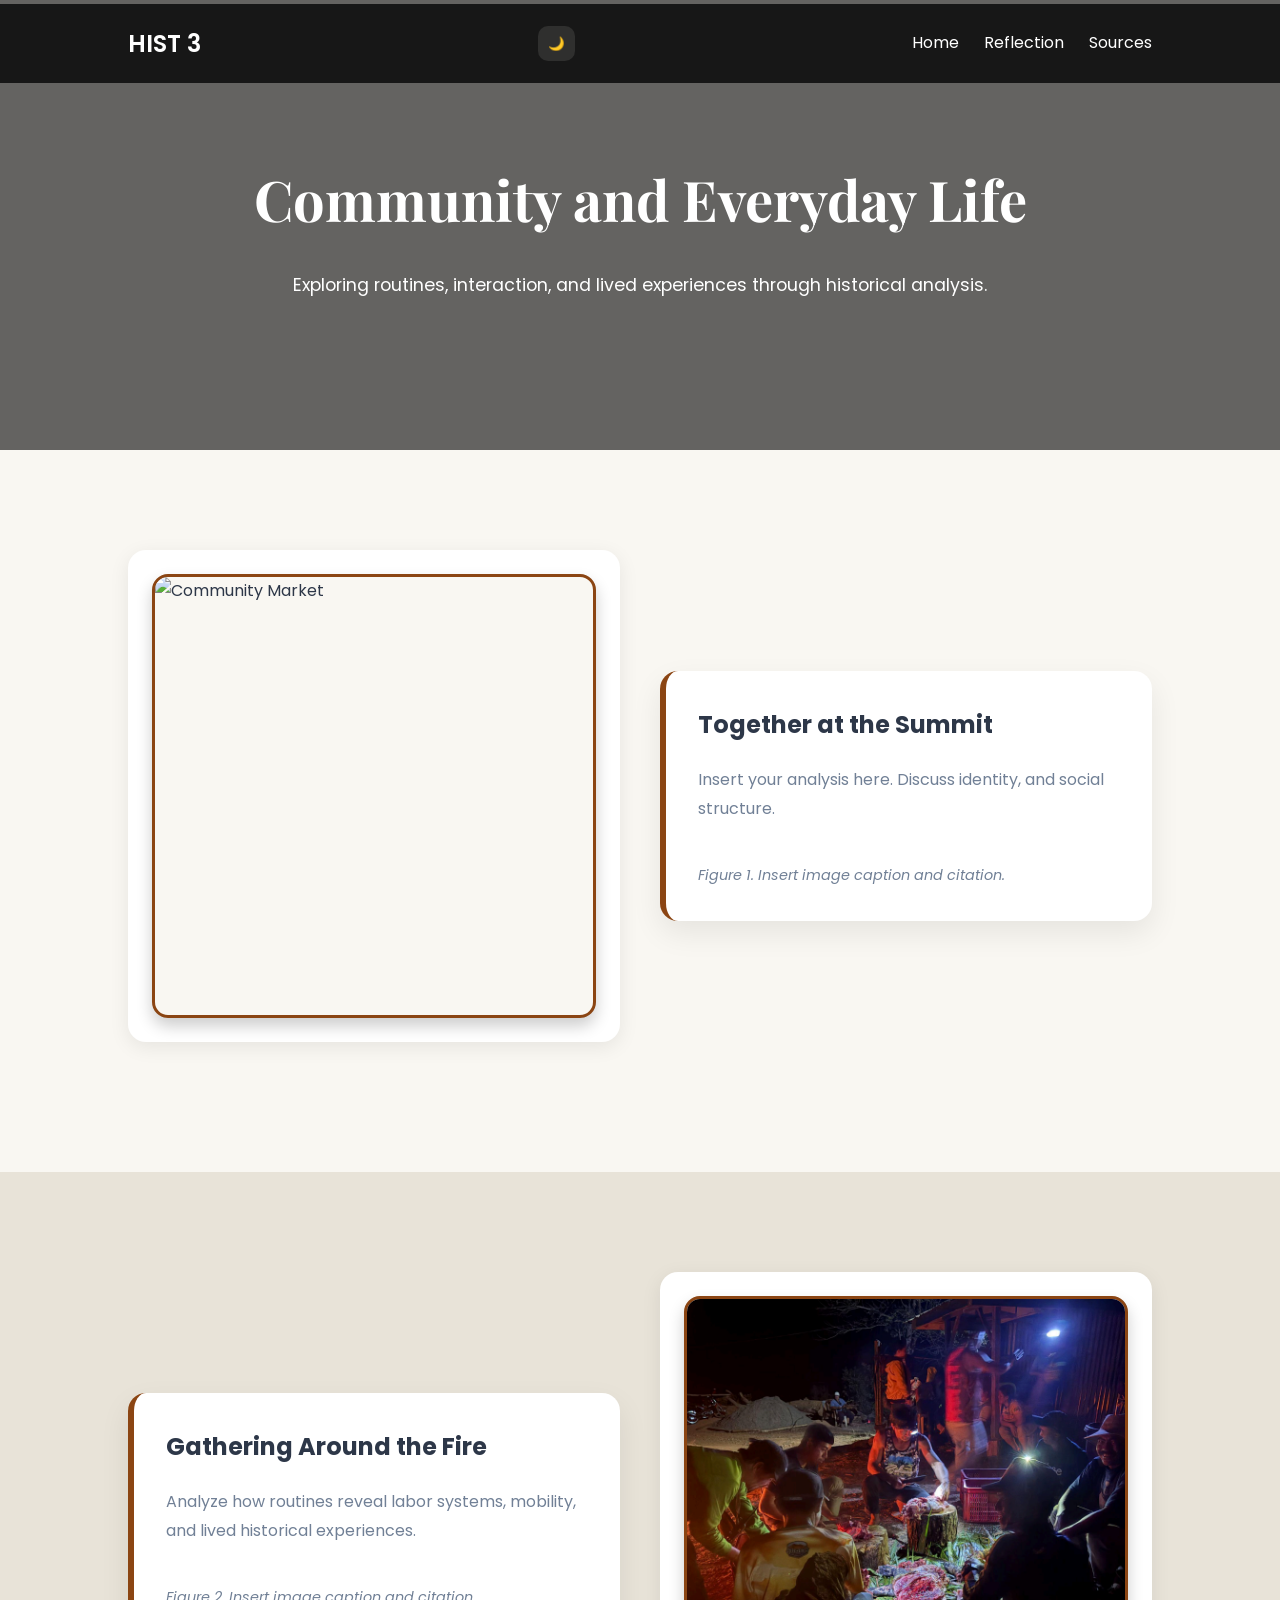
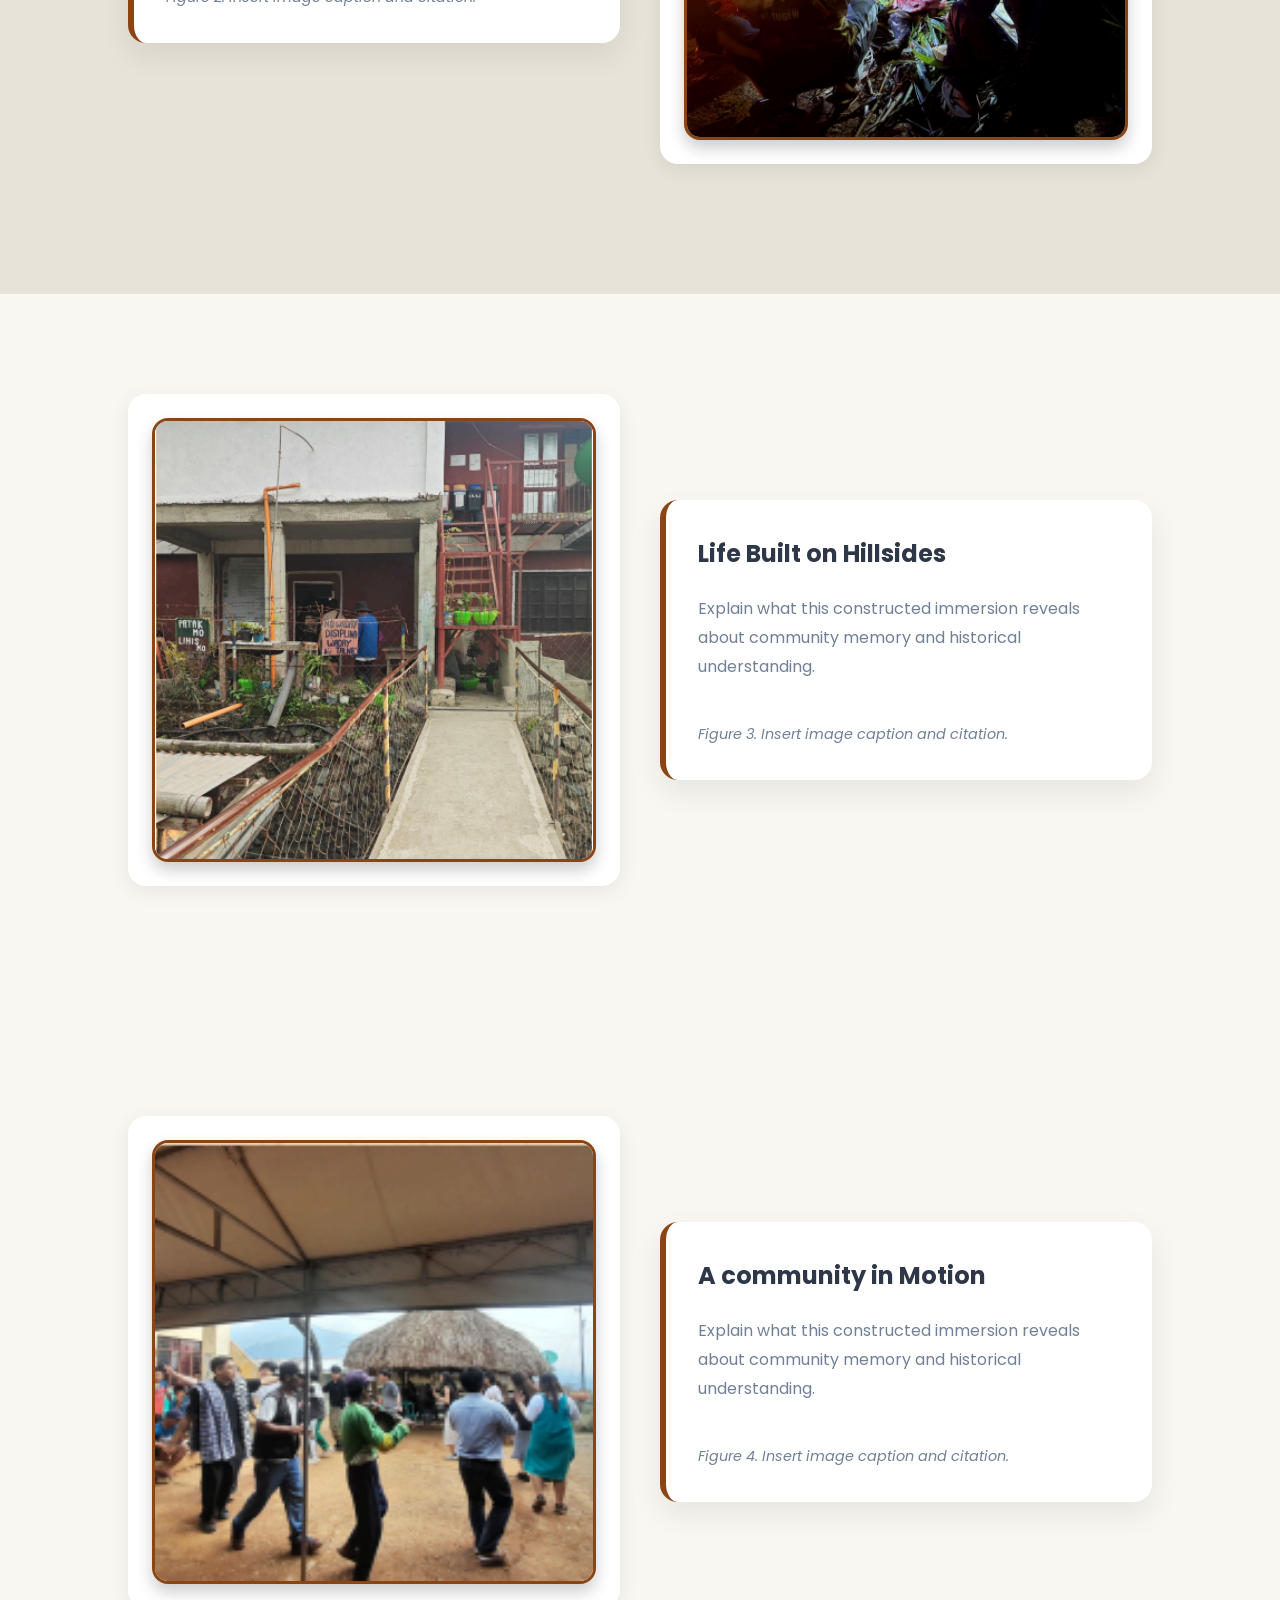
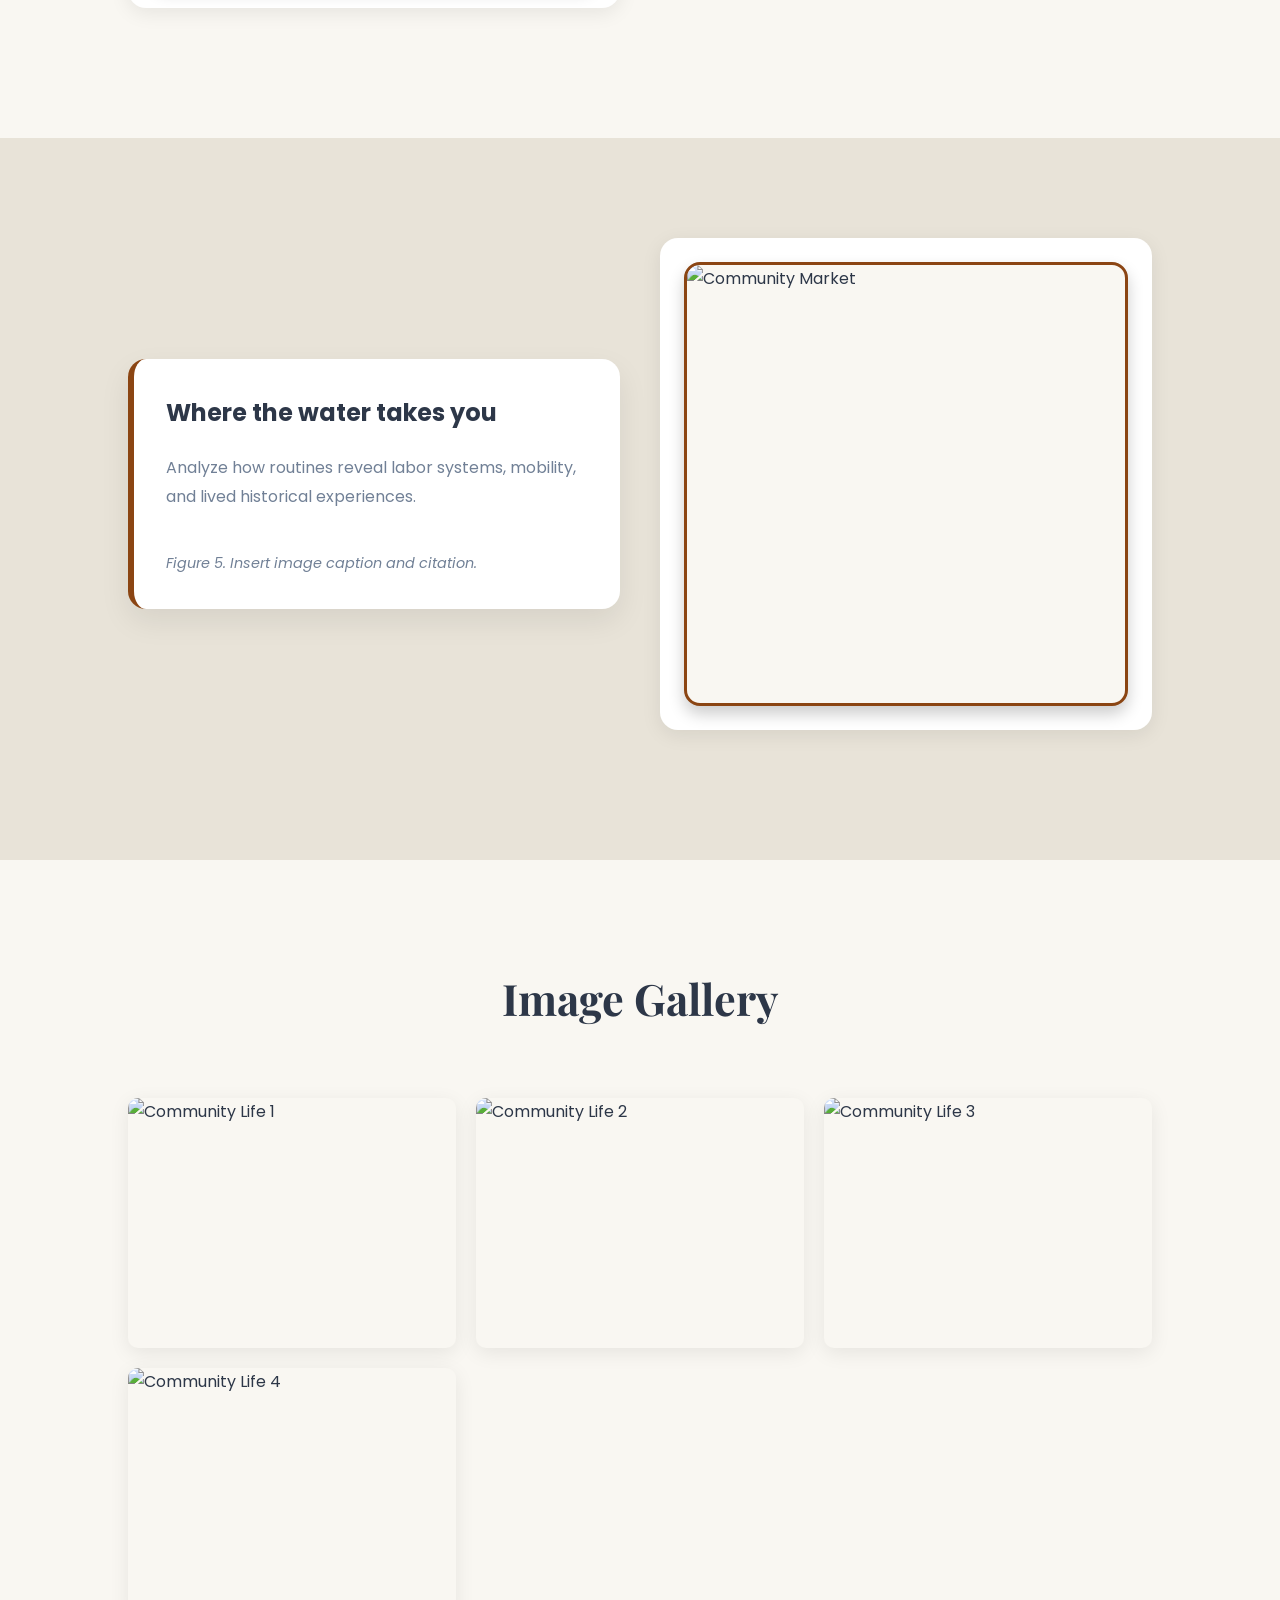
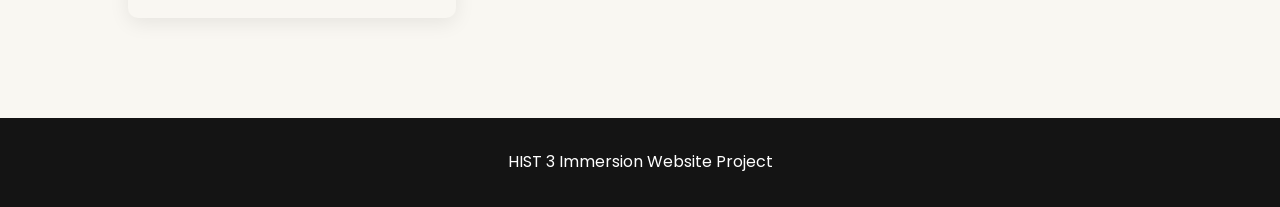
==== commit 368098d7: "change file" ====
--- a/community.html
+++ b/community.html
@@ -90,20 +90,20 @@
         </div>
 
         <div class="detail-image">
-            <img src="images/image 65.PNG" alt="Community Market" class="real-image">
-        </div>
-
-    </div>
-
-</section>
-
-
-<section class="section">
-
-    <div class="detail-grid">
-
-        <div class="detail-image">
-            <img src="images/Screenshot 2026-05-09 105054.PNG" alt="Community Market" class="real-image">
+            <img src="images/image 65.png" alt="Community Market" class="real-image">
+        </div>
+
+    </div>
+
+</section>
+
+
+<section class="section">
+
+    <div class="detail-grid">
+
+        <div class="detail-image">
+            <img src="images/Screenshot 2026-05-09 105054.png" alt="Community Market" class="real-image">
         </div>
 
         <div class="detail-text">
@@ -130,7 +130,7 @@
     <div class="detail-grid">
 
         <div class="detail-image">
-            <img src="images/image 55.PNG" alt="Community Market" class="real-image">
+            <img src="images/image 55.png" alt="Community Market" class="real-image">
         </div>
 
         <div class="detail-text">
--- a/style.css
+++ b/style.css
@@ -156,7 +156,7 @@
     height: 100vh;
     background:
         linear-gradient(var(--hero-overlay), var(--hero-overlay)),
-        url('images/image 29.JPG');
+        url('images/image 29.jpg');
 
     background-size: cover;
     background-position: center;
@@ -548,25 +548,25 @@
 }
 
 .subpage-hero-labor {
-    background: linear-gradient(rgba(0,0,0,0.6), rgba(0,0,0,0.6)), url('images/image 59.PNG');
+    background: linear-gradient(rgba(0,0,0,0.6), rgba(0,0,0,0.6)), url('images/image 59.png');
     background-size: cover;
     background-position: center;
 }
 
 .subpage-hero-culture {
-    background: linear-gradient(rgba(0,0,0,0.6), rgba(0,0,0,0.6)), url('images/image 70.PNG');
+    background: linear-gradient(rgba(0,0,0,0.6), rgba(0,0,0,0.6)), url('images/image 70.png');
     background-size: cover;
     background-position: top 80%;
 }
 
 .subpage-hero-landscape {
-    background: linear-gradient(rgba(0,0,0,0.6), rgba(0,0,0,0.6)), url('images/image 45.PNG ');
+    background: linear-gradient(rgba(0,0,0,0.6), rgba(0,0,0,0.6)), url('images/image 45.png ');
     background-size: cover;
     background-position: center 60%;
 }
 
 .subpage-hero-mobility {
-    background: linear-gradient(rgba(0,0,0,0.6), rgba(0,0,0,0.6)), url('images/image 58.PNG');
+    background: linear-gradient(rgba(0,0,0,0.6), rgba(0,0,0,0.6)), url('images/image 58.png');
     background-size: cover;
     background-position: center 65%;
 }
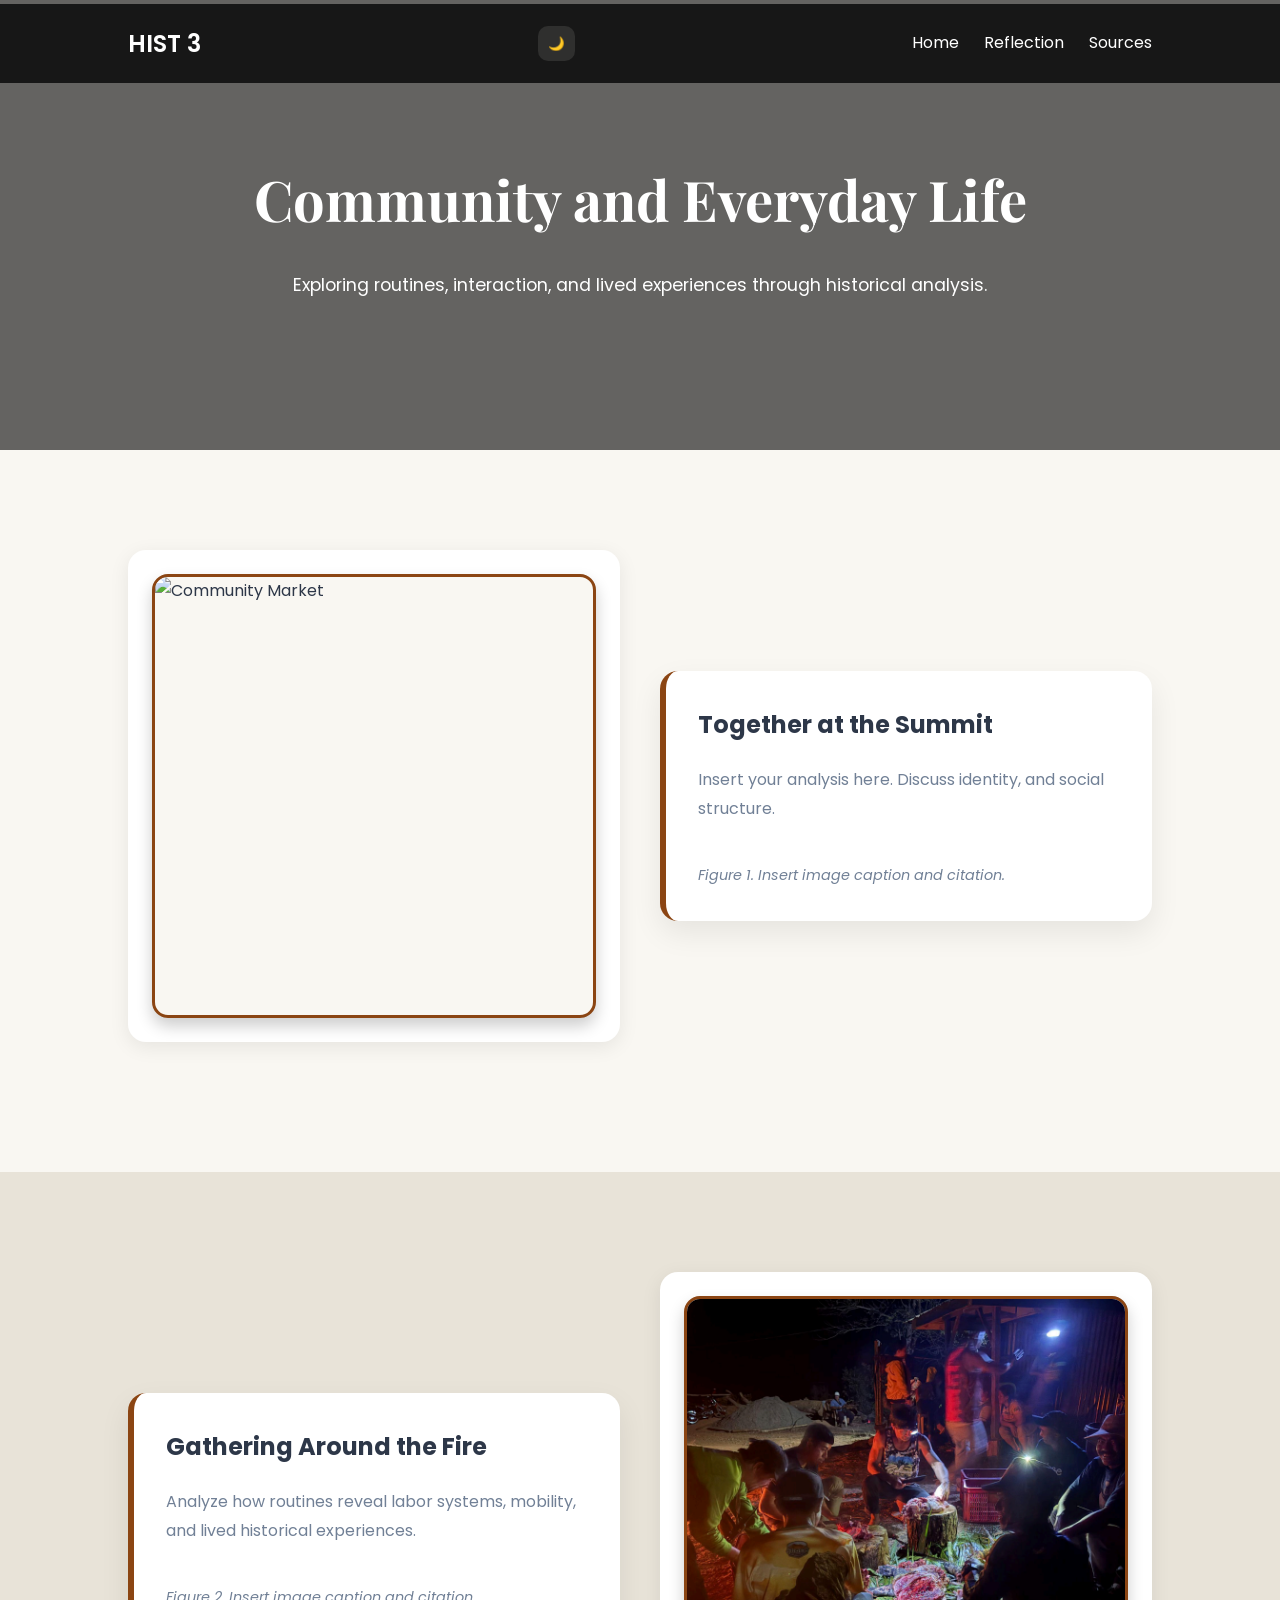
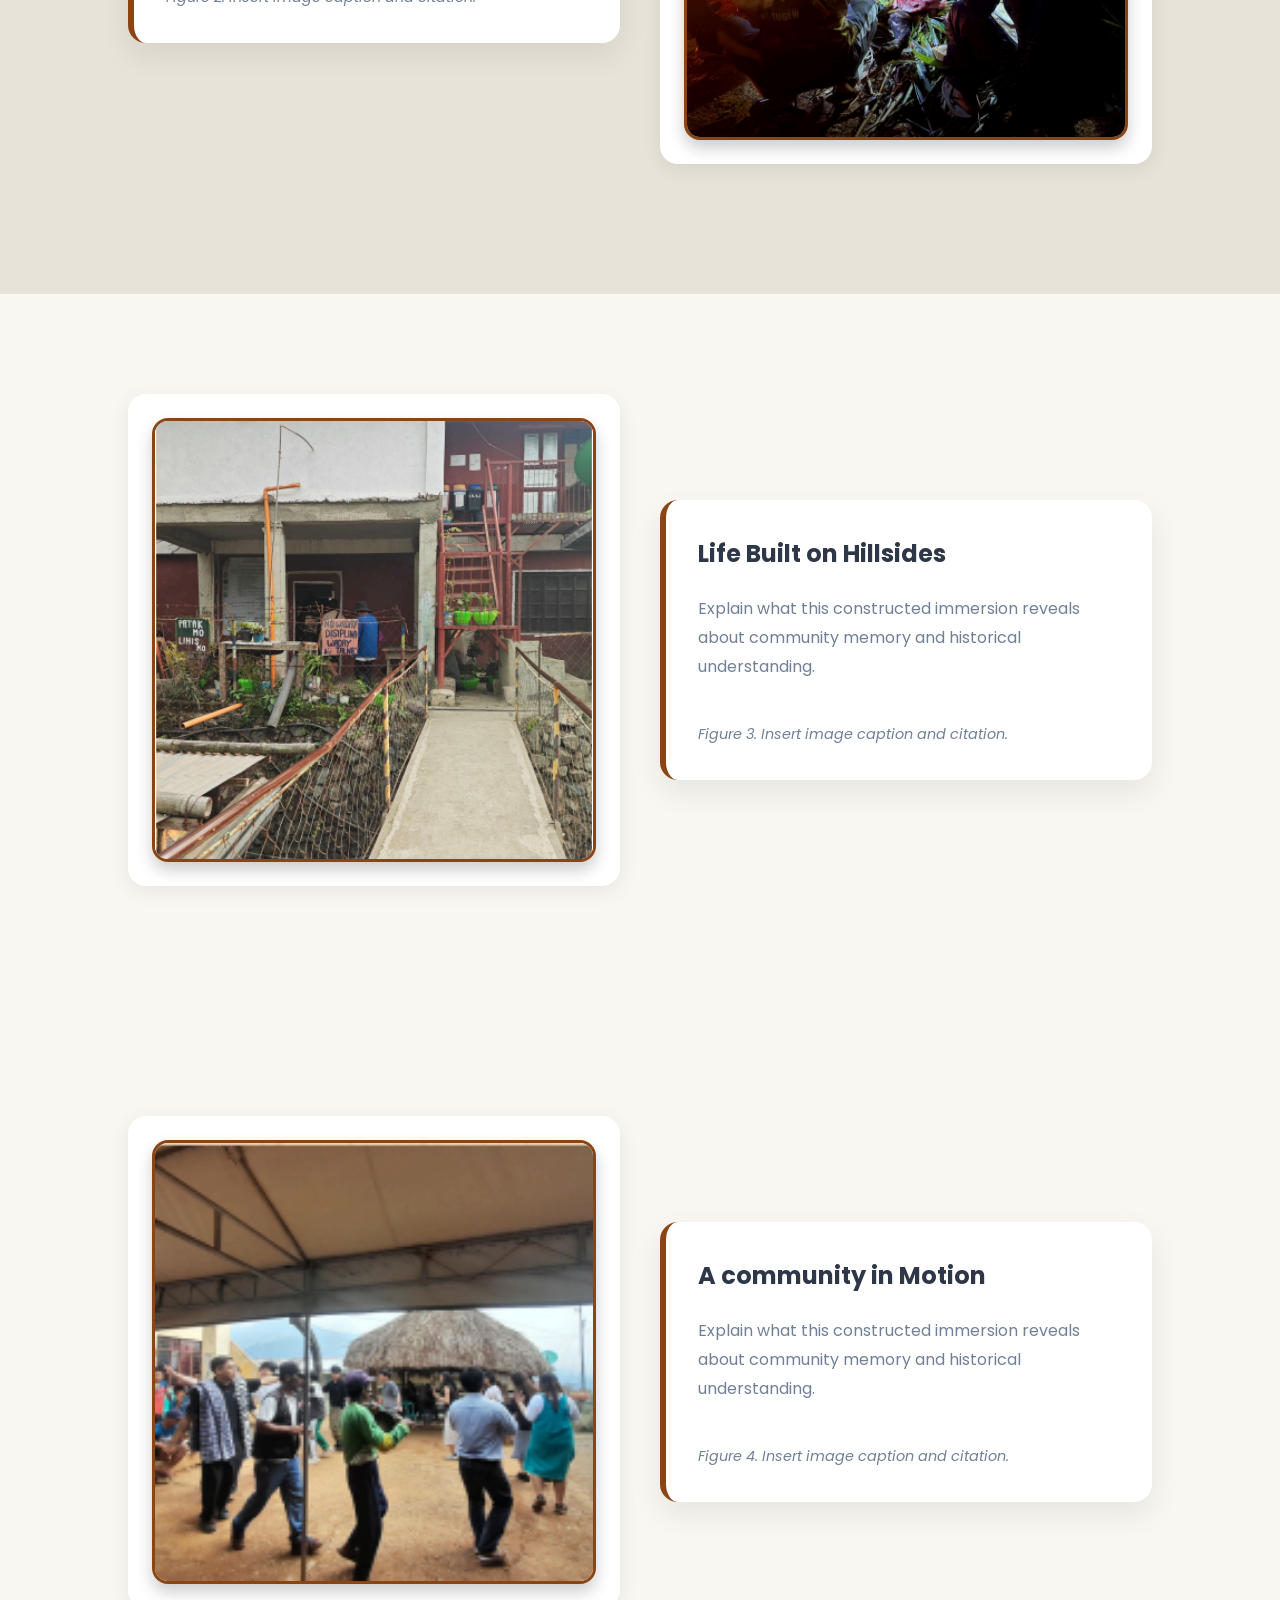
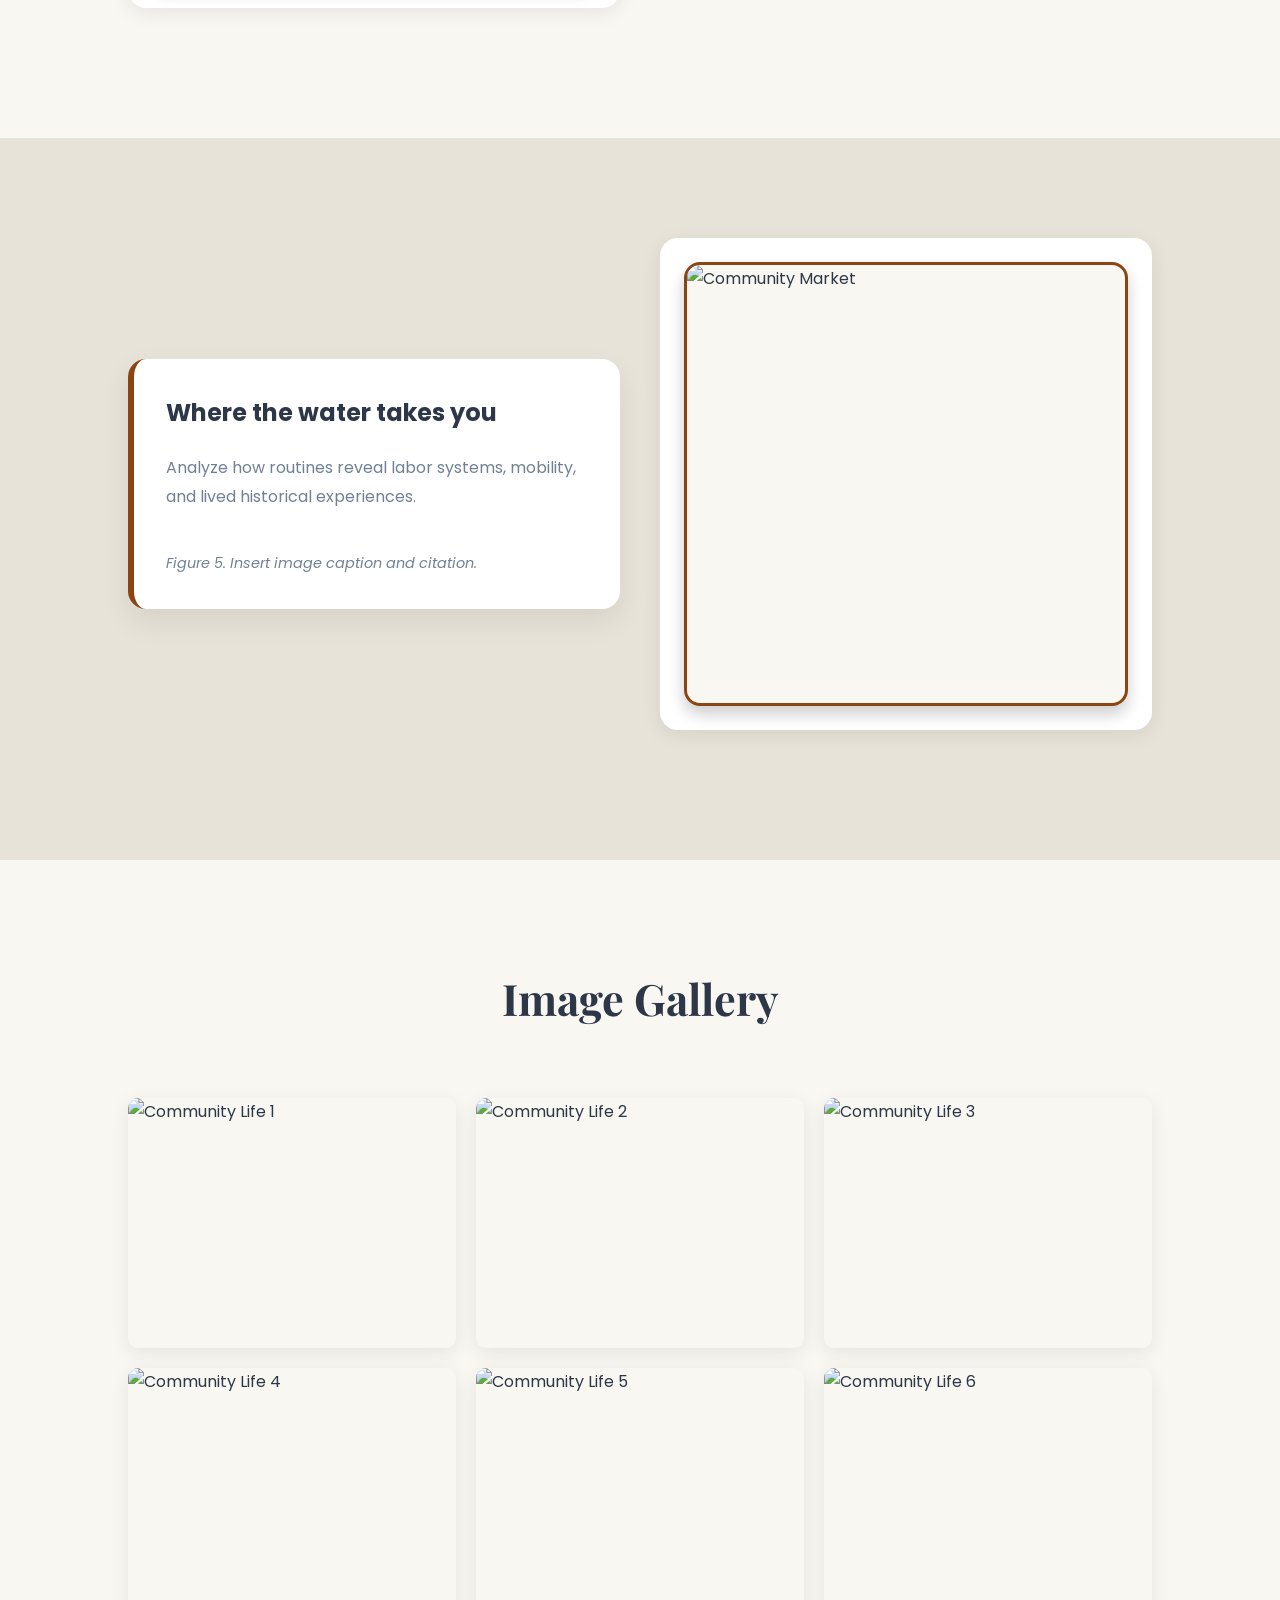
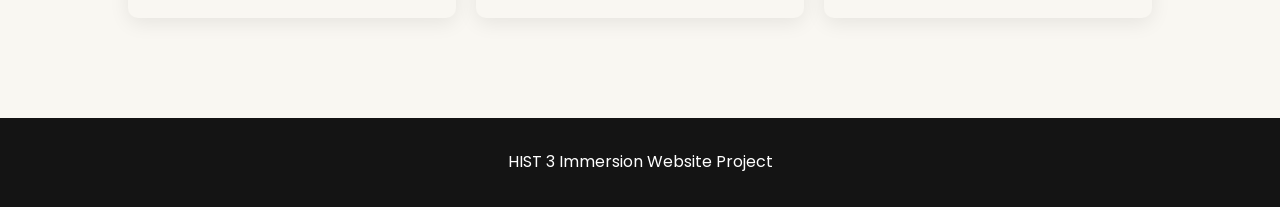
==== commit 0daa05c6: "adjusted the contents, image gallery, and images" ====
--- a/community.html
+++ b/community.html
@@ -186,20 +186,36 @@
         <h2>Image Gallery</h2>
     </div>
 
-    <div class="gallery">
-        <div class="gallery-item" data-gallery="0">
-            <img src="images/image 13.JPG" alt="Community Life 1" class="gallery-thumbnail">
-        </div>
-        <div class="gallery-item" data-gallery="1">
-            <img src="images/image 4.JPG" alt="Community Life 2" class="gallery-thumbnail">
-        </div>
-        <div class="gallery-item" data-gallery="2">
-            <img src="images/image 15.JPG" alt="Community Life 3" class="gallery-thumbnail">
-        </div>
-        <div class="gallery-item" data-gallery="3">
-            <img src="images/image 28.jpg" alt="Community Life 4" class="gallery-thumbnail">
-        </div>
-    </div>
+    <div class="gallery" data-gallery-source="community-gallery-images"></div>
+
+    <script type="application/json" id="community-gallery-images">
+    [
+        {
+            "src": "images/image 13.JPG",
+            "alt": "Community Life 1"
+        },
+        {
+            "src": "images/image 4.JPG",
+            "alt": "Community Life 2"
+        },
+        {
+            "src": "images/image 15.JPG",
+            "alt": "Community Life 3"
+        },
+        {
+            "src": "images/image 28.jpg",
+            "alt": "Community Life 4"
+        },
+        {
+            "src": "images/image 10.JPG",
+            "alt": "Community Life 5"
+        },
+        {
+            "src": "images/image 11.JPG",
+            "alt": "Community Life 6"
+        }
+    ]
+    </script>
 
 </section>
 
@@ -222,4 +238,4 @@
 
 <script src="script.js"></script>
 </body>
-</html>+</html>
--- a/style.css
+++ b/style.css
@@ -513,10 +513,11 @@
     height: 50vh;
     background:
         linear-gradient(rgba(0,0,0,0.6), rgba(0,0,0,0.6)),
-        url('https://images.unsplash.com/photo-1524492412937-b28074a5d7da?q=80&w=1974&auto=format&fit=crop');
+        url('images/image 64.png');
 
     background-size: cover;
     background-position: center;
+    
 
     display: flex;
     justify-content: center;
@@ -543,8 +544,9 @@
 /* Unique background images for each immersion page */
 .subpage-hero-community {
     background: linear-gradient(rgba(0,0,0,0.6), rgba(0,0,0,0.6)), url('images/image 41.JPG');
-    background-size: cover;
-    background-position: center;
+    background-size: 100% auto;
+    background-position: center 20%;
+    background-repeat: no-repeat;
 }
 
 .subpage-hero-labor {
@@ -572,7 +574,7 @@
 }
 
 .subpage-hero-reflection {
-    background: linear-gradient(rgba(0,0,0,0.6), rgba(0,0,0,0.6)), url('https://images.unsplash.com/photo-1507842507881-c4a1e30f1f80?q=80&w=1974&auto=format&fit=crop');
+    background: linear-gradient(rgba(0,0,0,0.6), rgba(0,0,0,0.6)), url('images/image 52.png');
     background-size: cover;
     background-position: center;
 }
@@ -776,4 +778,4 @@
     background: var(--bg);
     display: block;
     box-sizing: border-box;
-}+}
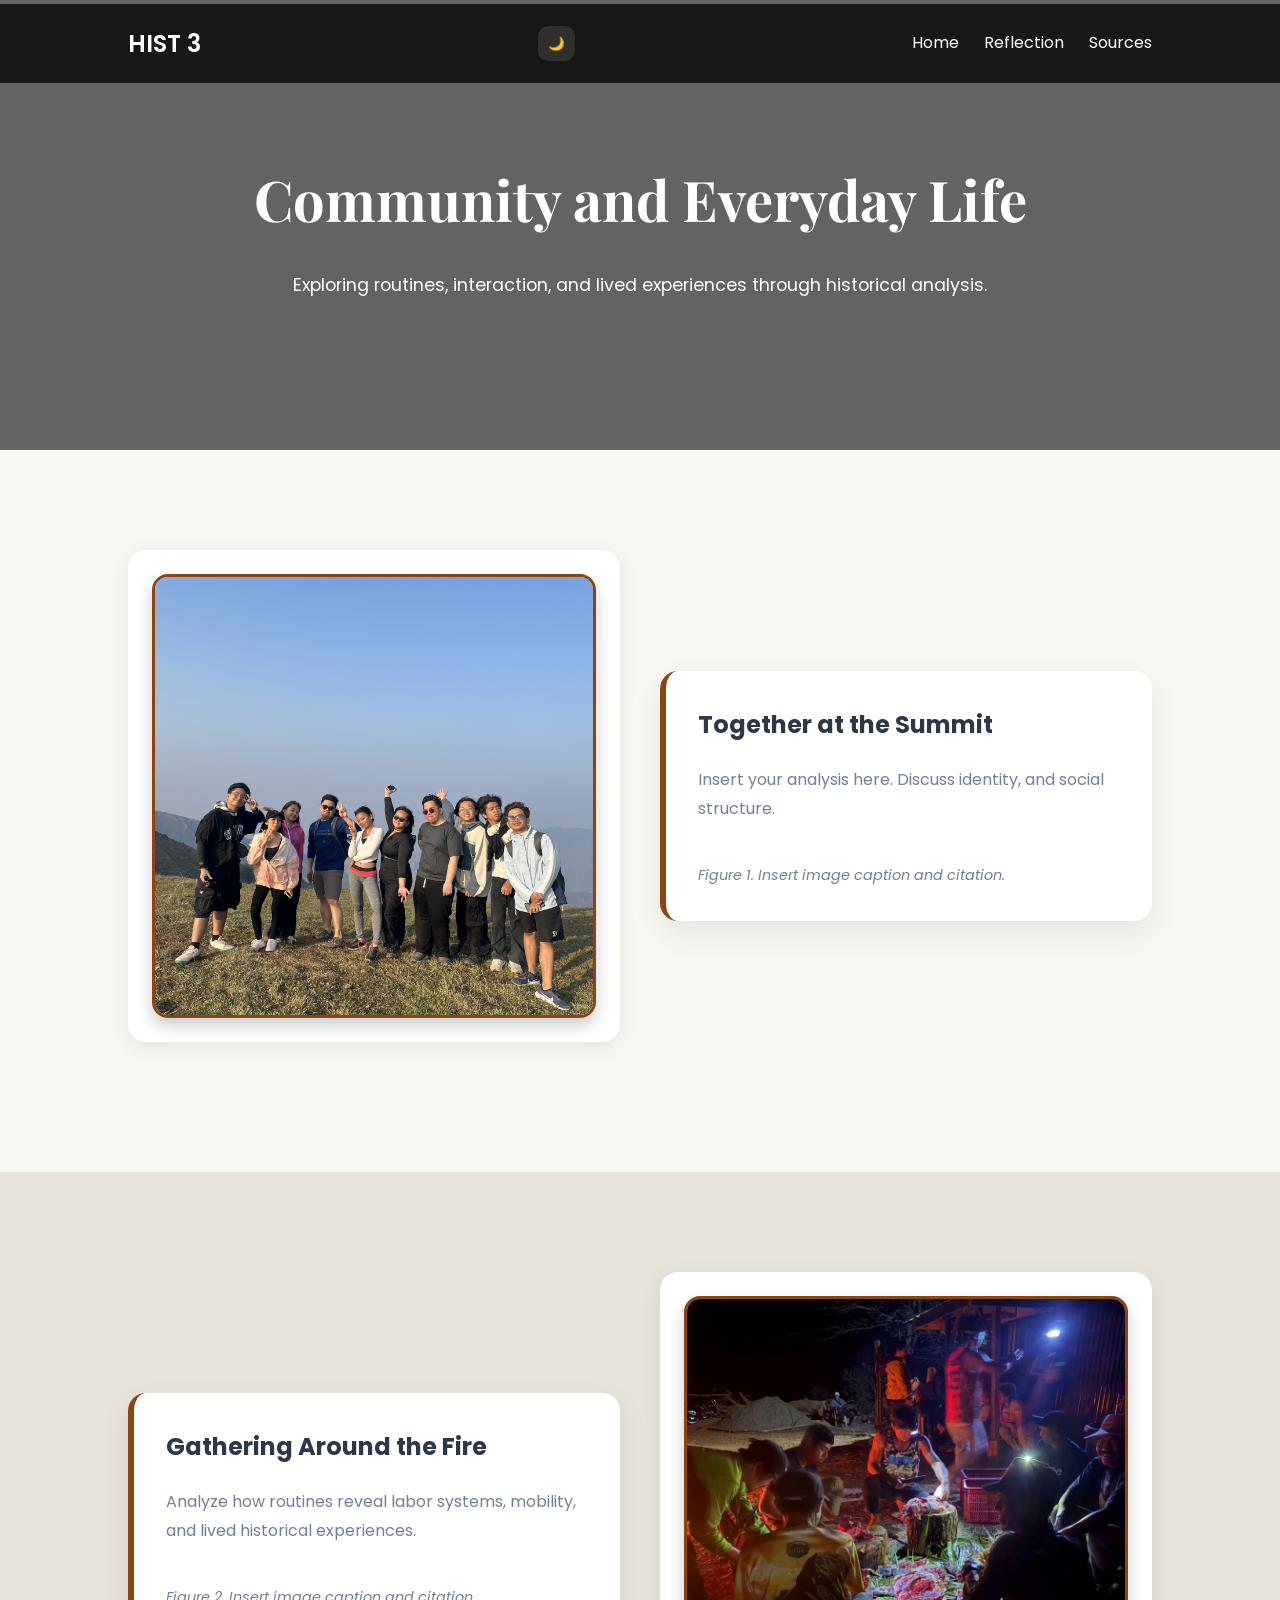
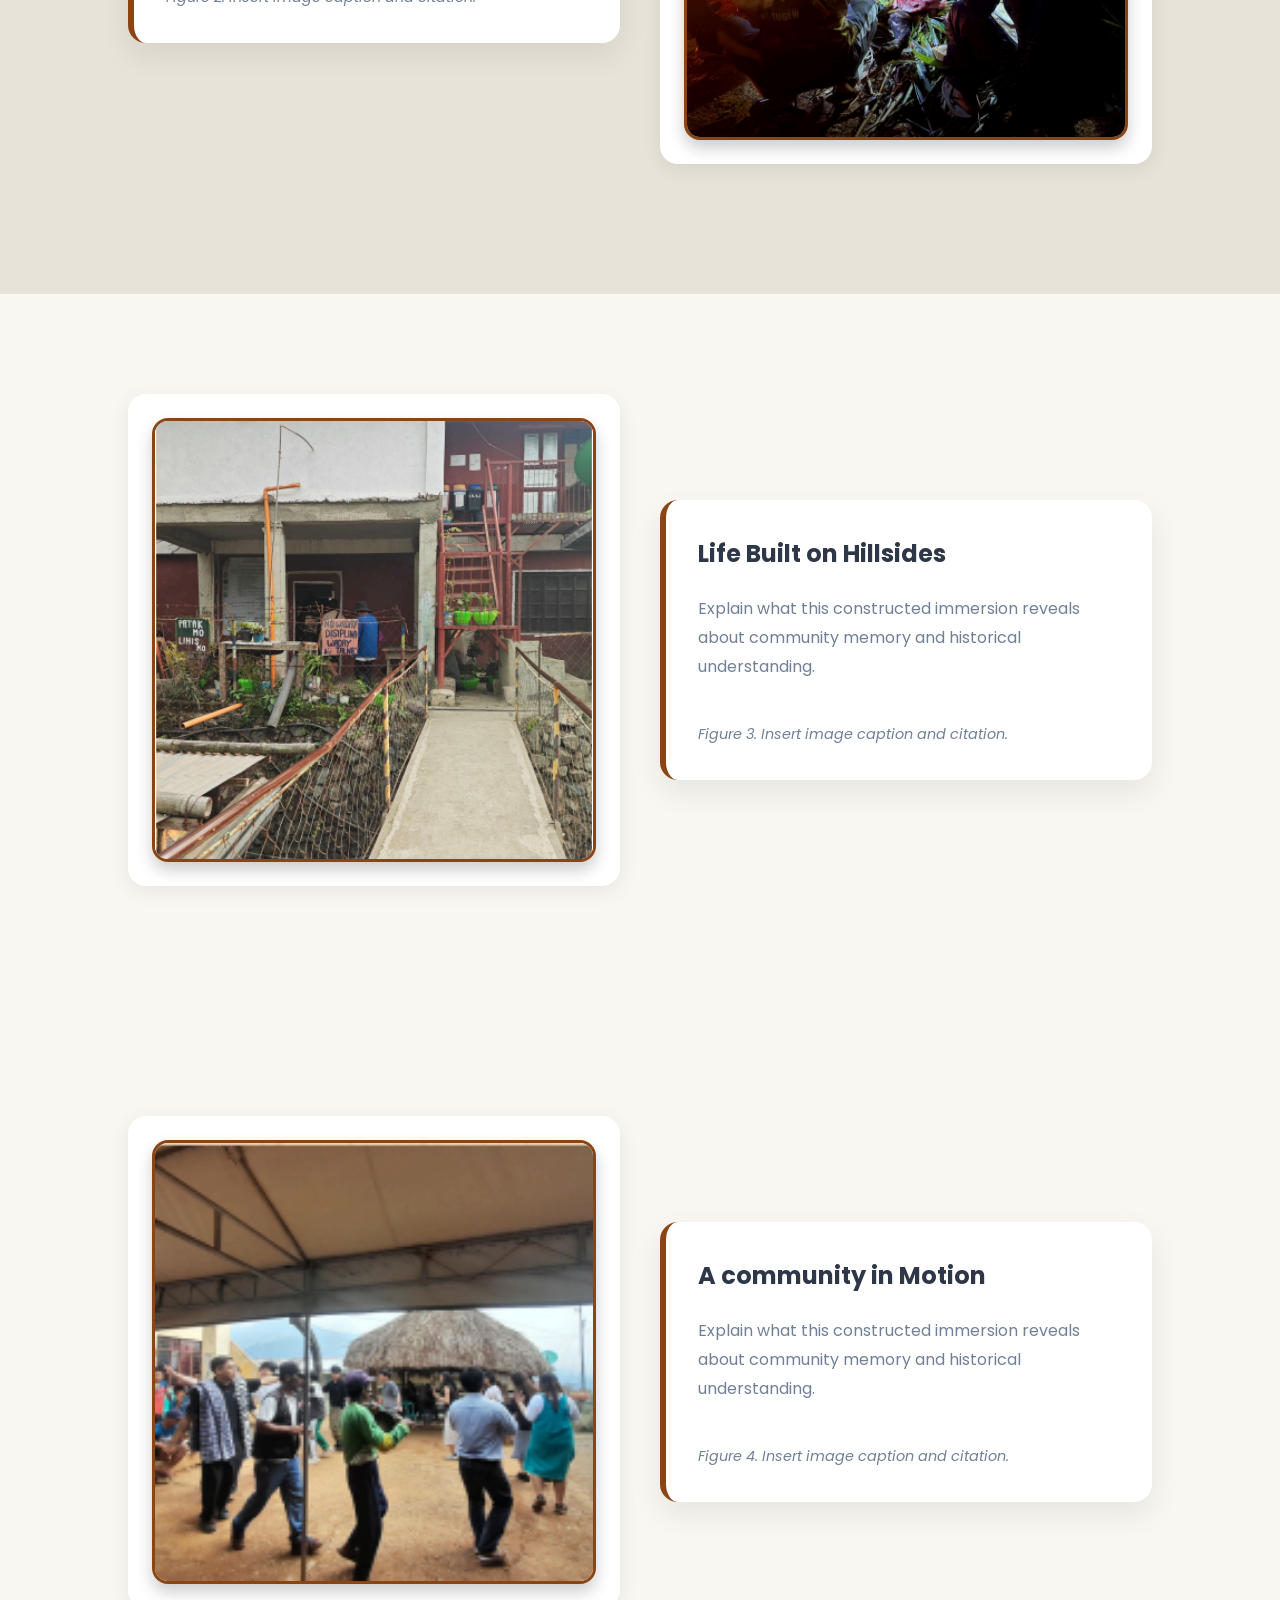
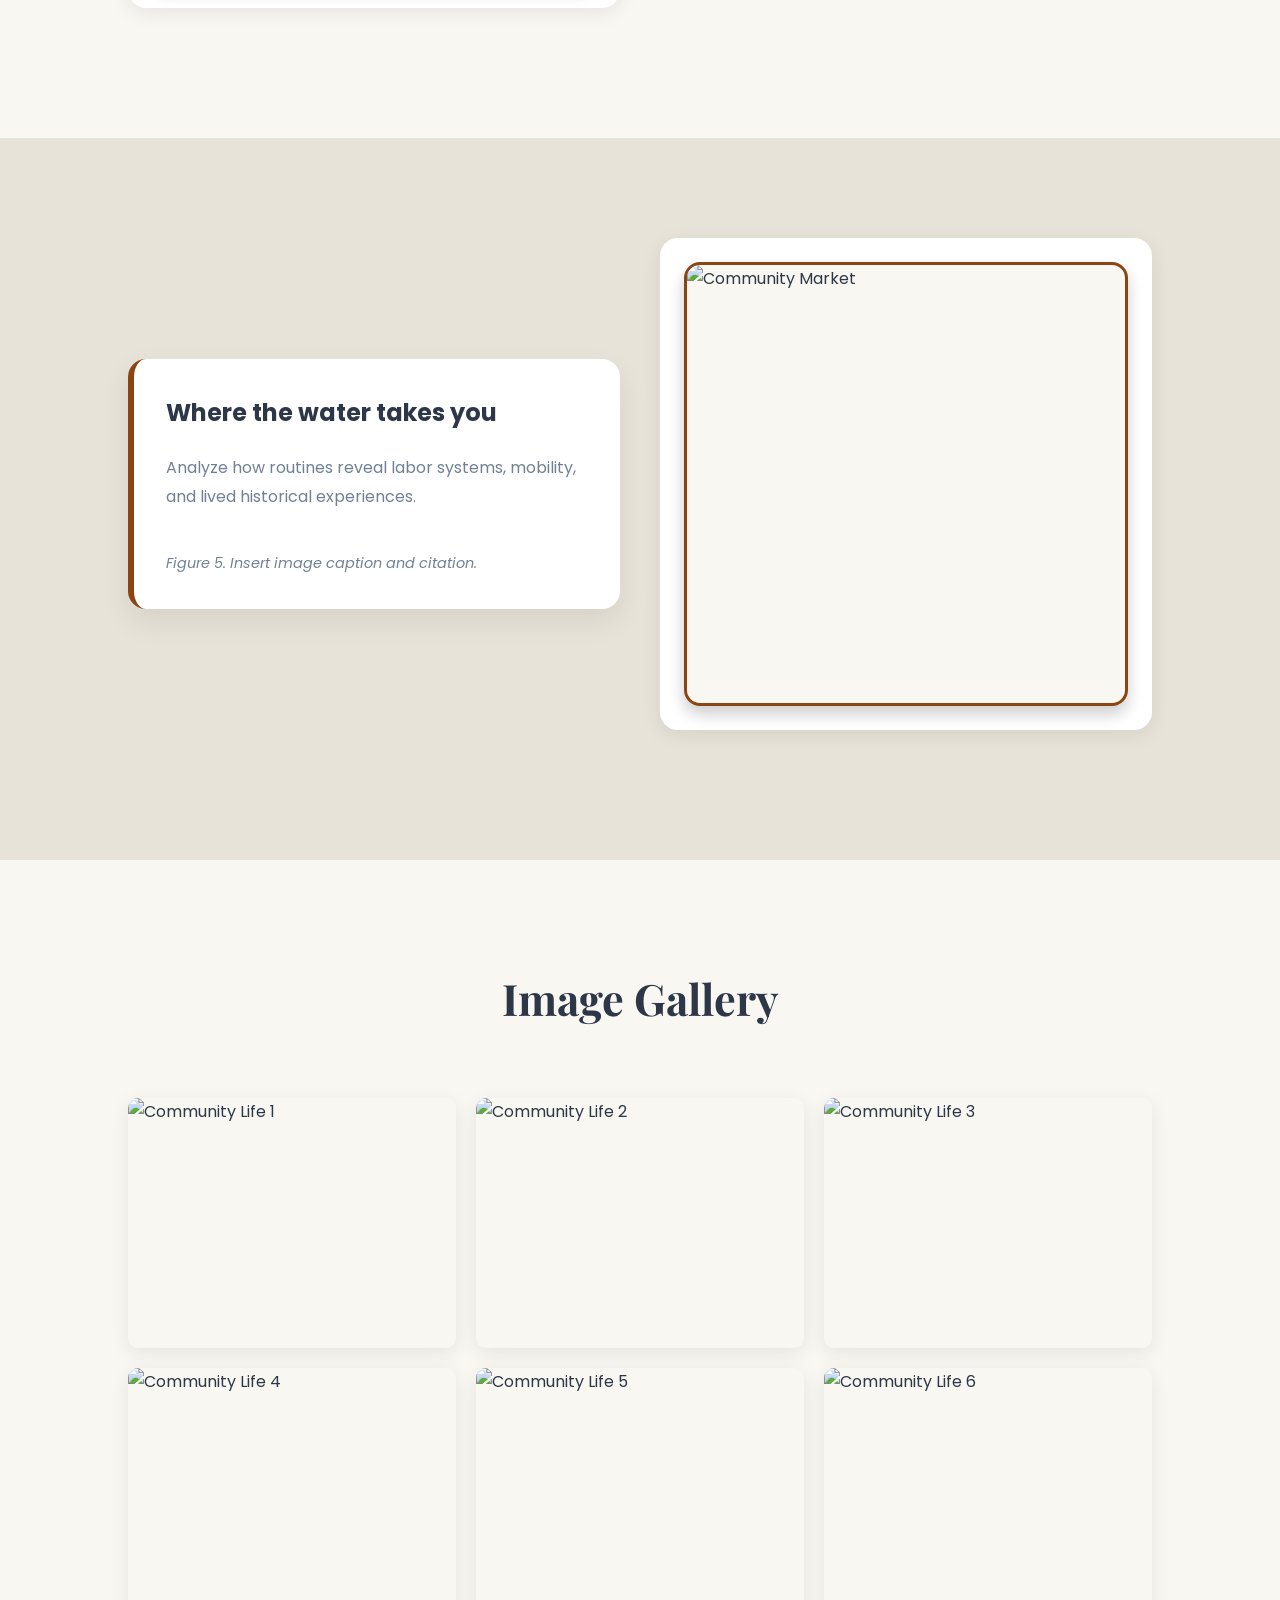
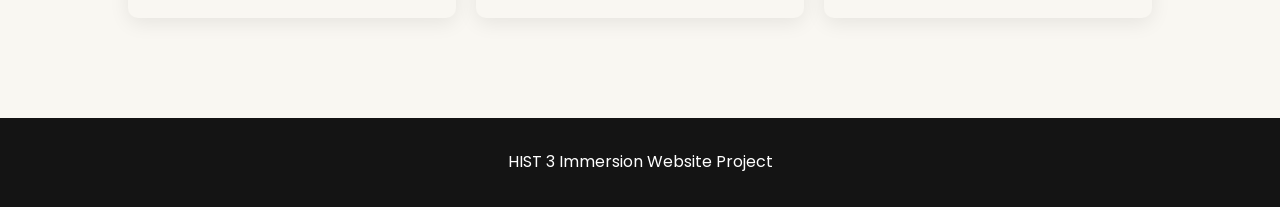
==== commit 3bfc3b7c: "change file" ====
--- a/community.html
+++ b/community.html
@@ -47,7 +47,7 @@
     <div class="detail-grid">
 
         <div class="detail-image">
-            <img src="images/image 39.JPG" alt="Community Market" class="real-image">
+            <img src="images/image 39.jpg" alt="Community Market" class="real-image">
         </div>
 
         <div class="detail-text">
@@ -173,7 +173,7 @@
         </div>
 
         <div class="detail-image">
-            <img src="images/image 26.JPG" alt="Community Market" class="real-image">
+            <img src="images/image 26.jpg" alt="Community Market" class="real-image">
         </div>
 
     </div>
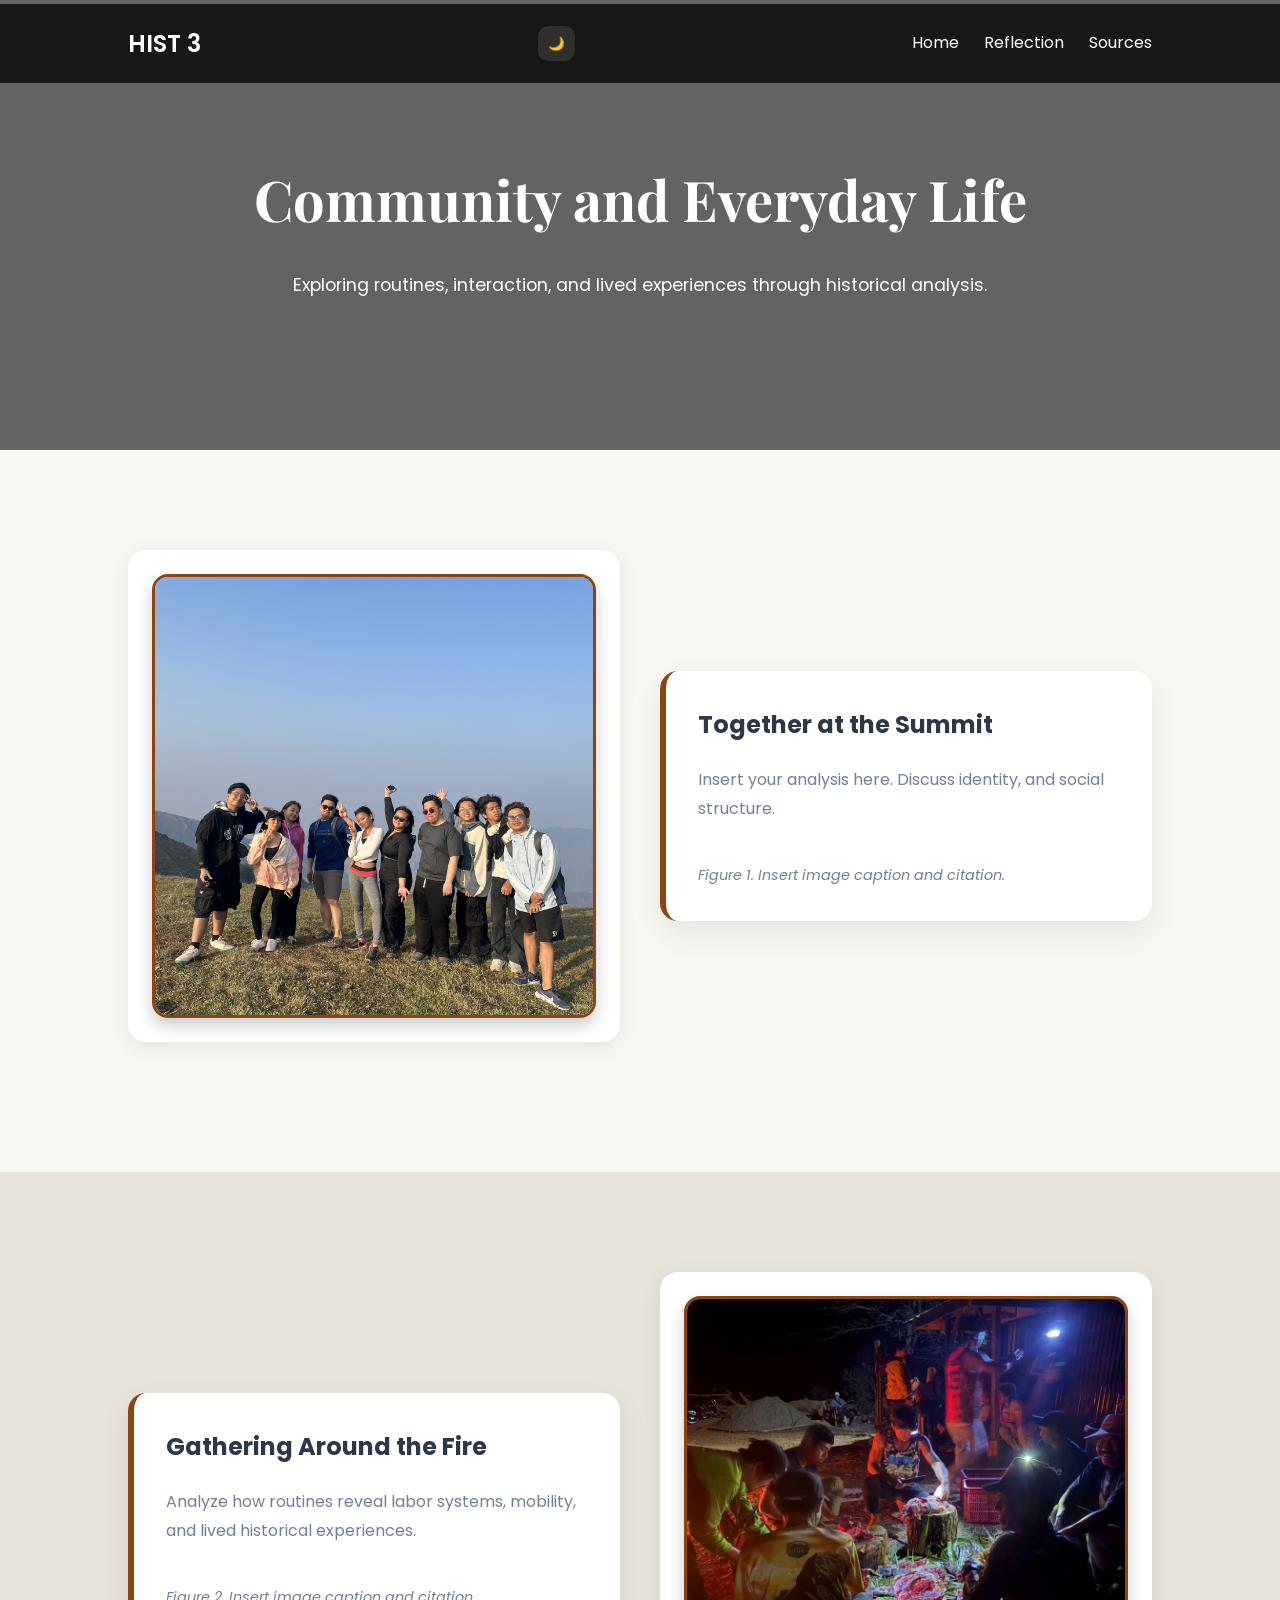
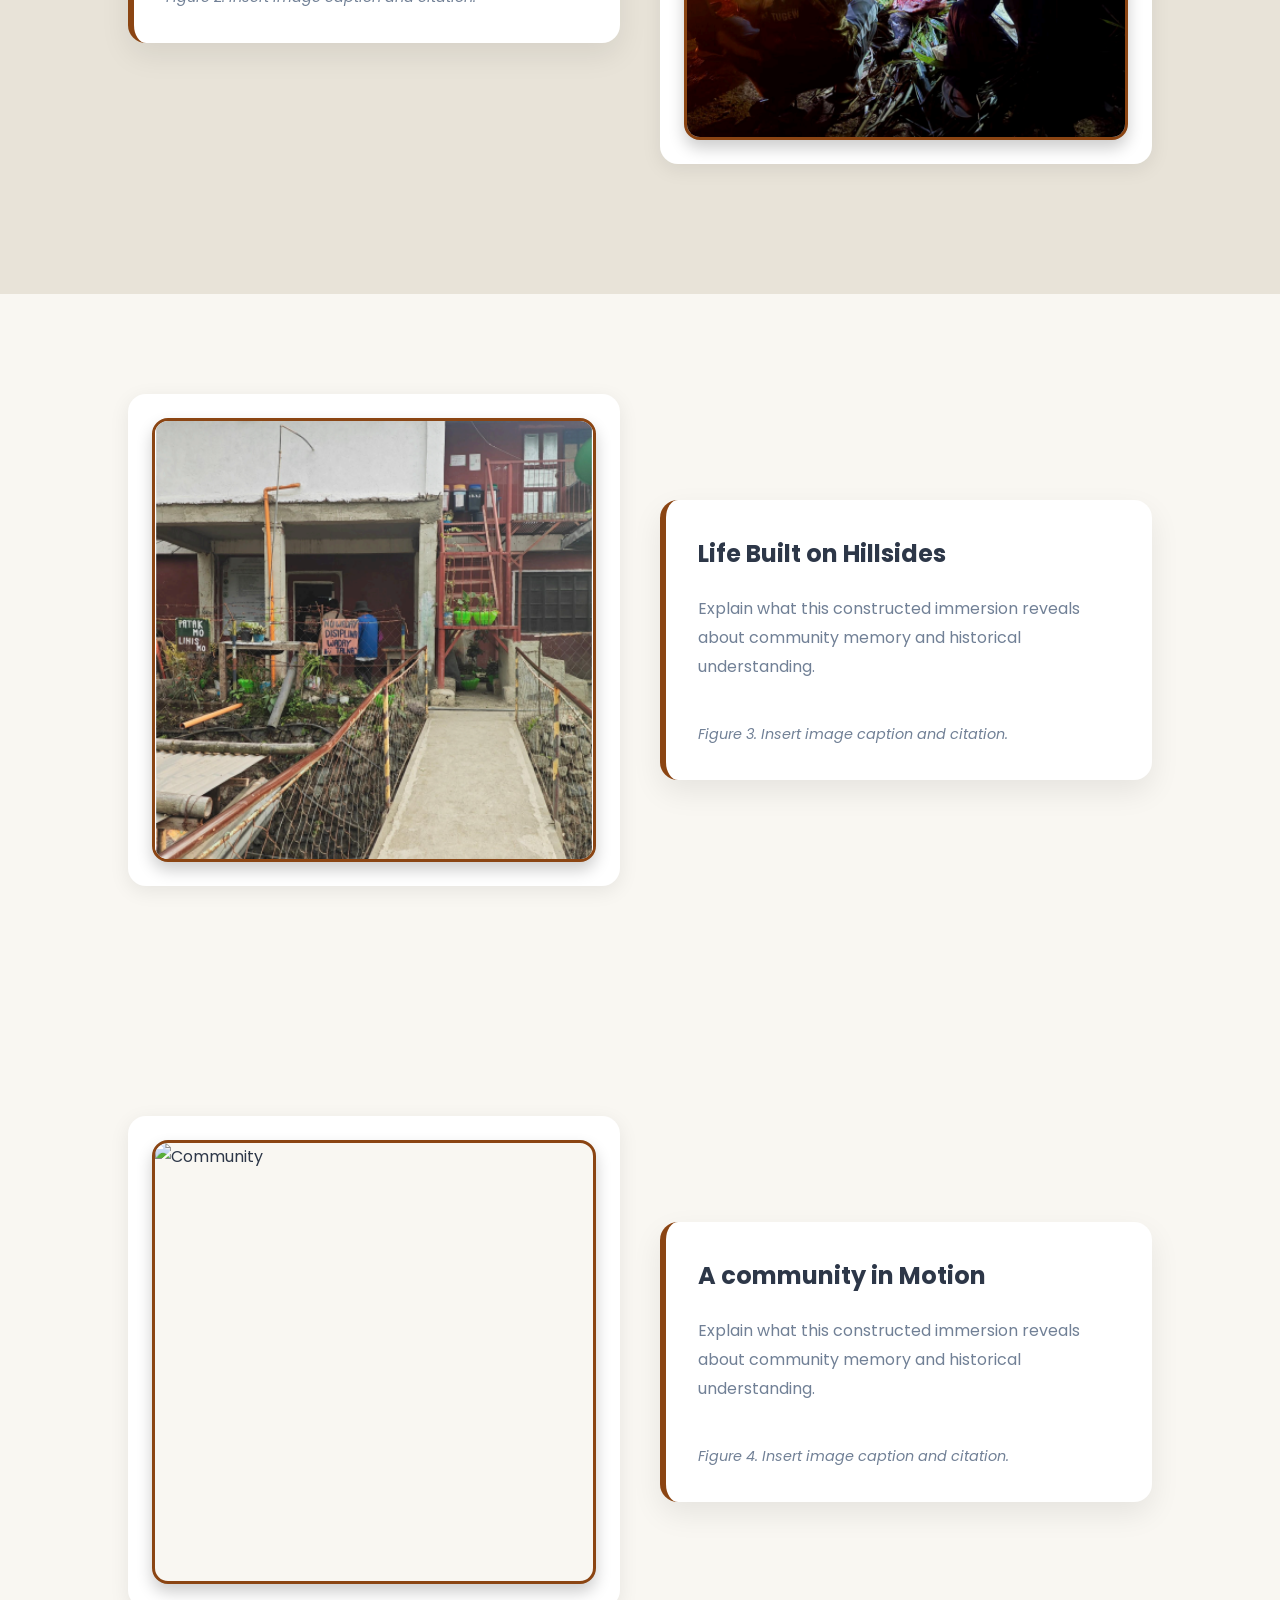
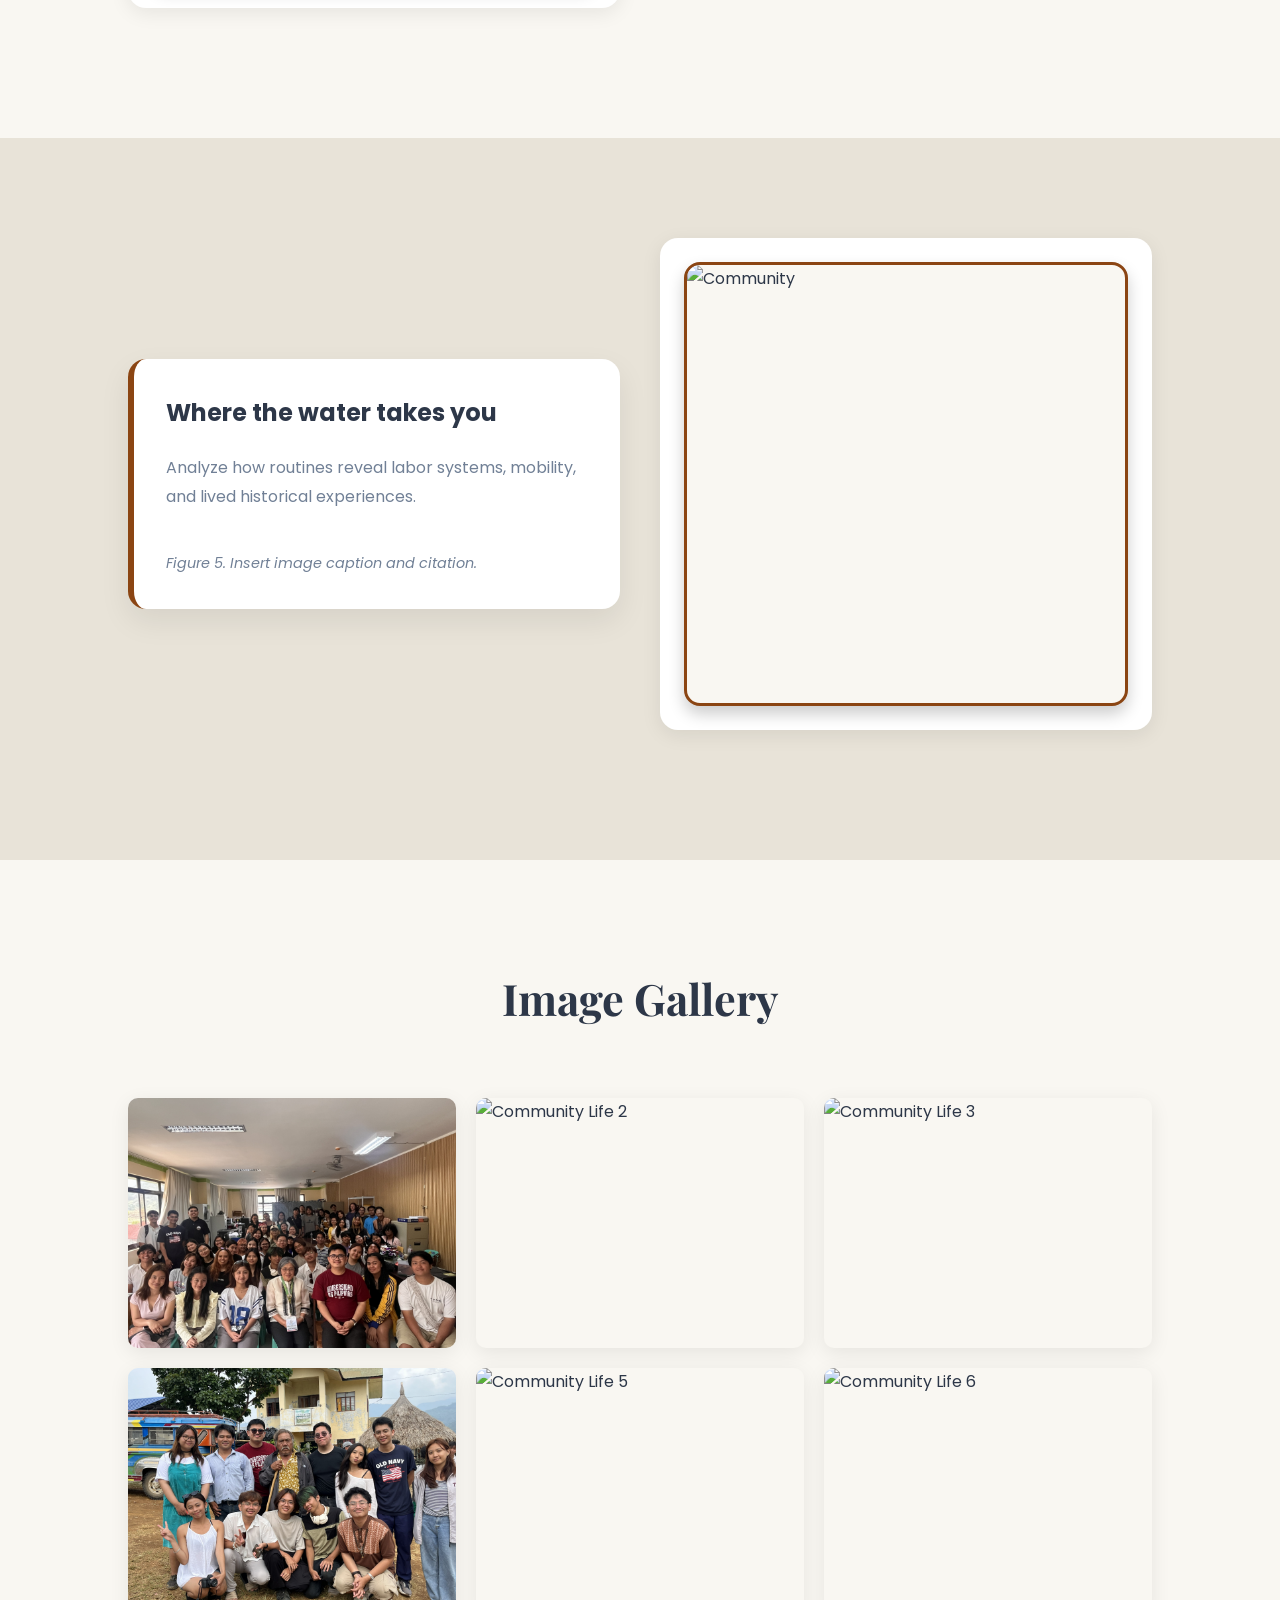
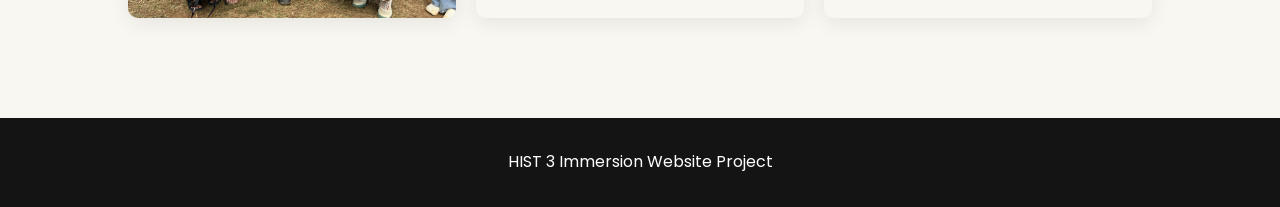
==== commit cb2971f0: "modified image gallery" ====
--- a/community.html
+++ b/community.html
@@ -103,7 +103,7 @@
     <div class="detail-grid">
 
         <div class="detail-image">
-            <img src="images/Screenshot 2026-05-09 105054.png" alt="Community Market" class="real-image">
+            <img src="images/Screenshot 2026-05-09 105054.png" alt="Community " class="real-image">
         </div>
 
         <div class="detail-text">
@@ -130,7 +130,7 @@
     <div class="detail-grid">
 
         <div class="detail-image">
-            <img src="images/image 55.png" alt="Community Market" class="real-image">
+            <img src="images/image 78.JPG" alt="Community" class="real-image">
         </div>
 
         <div class="detail-text">
@@ -173,7 +173,7 @@
         </div>
 
         <div class="detail-image">
-            <img src="images/image 26.jpg" alt="Community Market" class="real-image">
+            <img src="images/image 28.jpg" alt="Community" class="real-image">
         </div>
 
     </div>
@@ -191,7 +191,7 @@
     <script type="application/json" id="community-gallery-images">
     [
         {
-            "src": "images/image 13.JPG",
+            "src": "images/image 30.jpg",
             "alt": "Community Life 1"
         },
         {
@@ -199,19 +199,19 @@
             "alt": "Community Life 2"
         },
         {
-            "src": "images/image 15.JPG",
+            "src": "images/image 37.jpg",
             "alt": "Community Life 3"
         },
         {
-            "src": "images/image 28.jpg",
+            "src": "images/image 41.jpg",
             "alt": "Community Life 4"
         },
         {
-            "src": "images/image 10.JPG",
+            "src": "images/image 76.JPG",
             "alt": "Community Life 5"
         },
         {
-            "src": "images/image 11.JPG",
+            "src": "images/image 72.JPG",
             "alt": "Community Life 6"
         }
     ]
--- a/style.css
+++ b/style.css
@@ -156,7 +156,7 @@
     height: 100vh;
     background:
         linear-gradient(var(--hero-overlay), var(--hero-overlay)),
-        url('images/image 29.jpg');
+        url('images/image 31.jpg');
 
     background-size: cover;
     background-position: center;
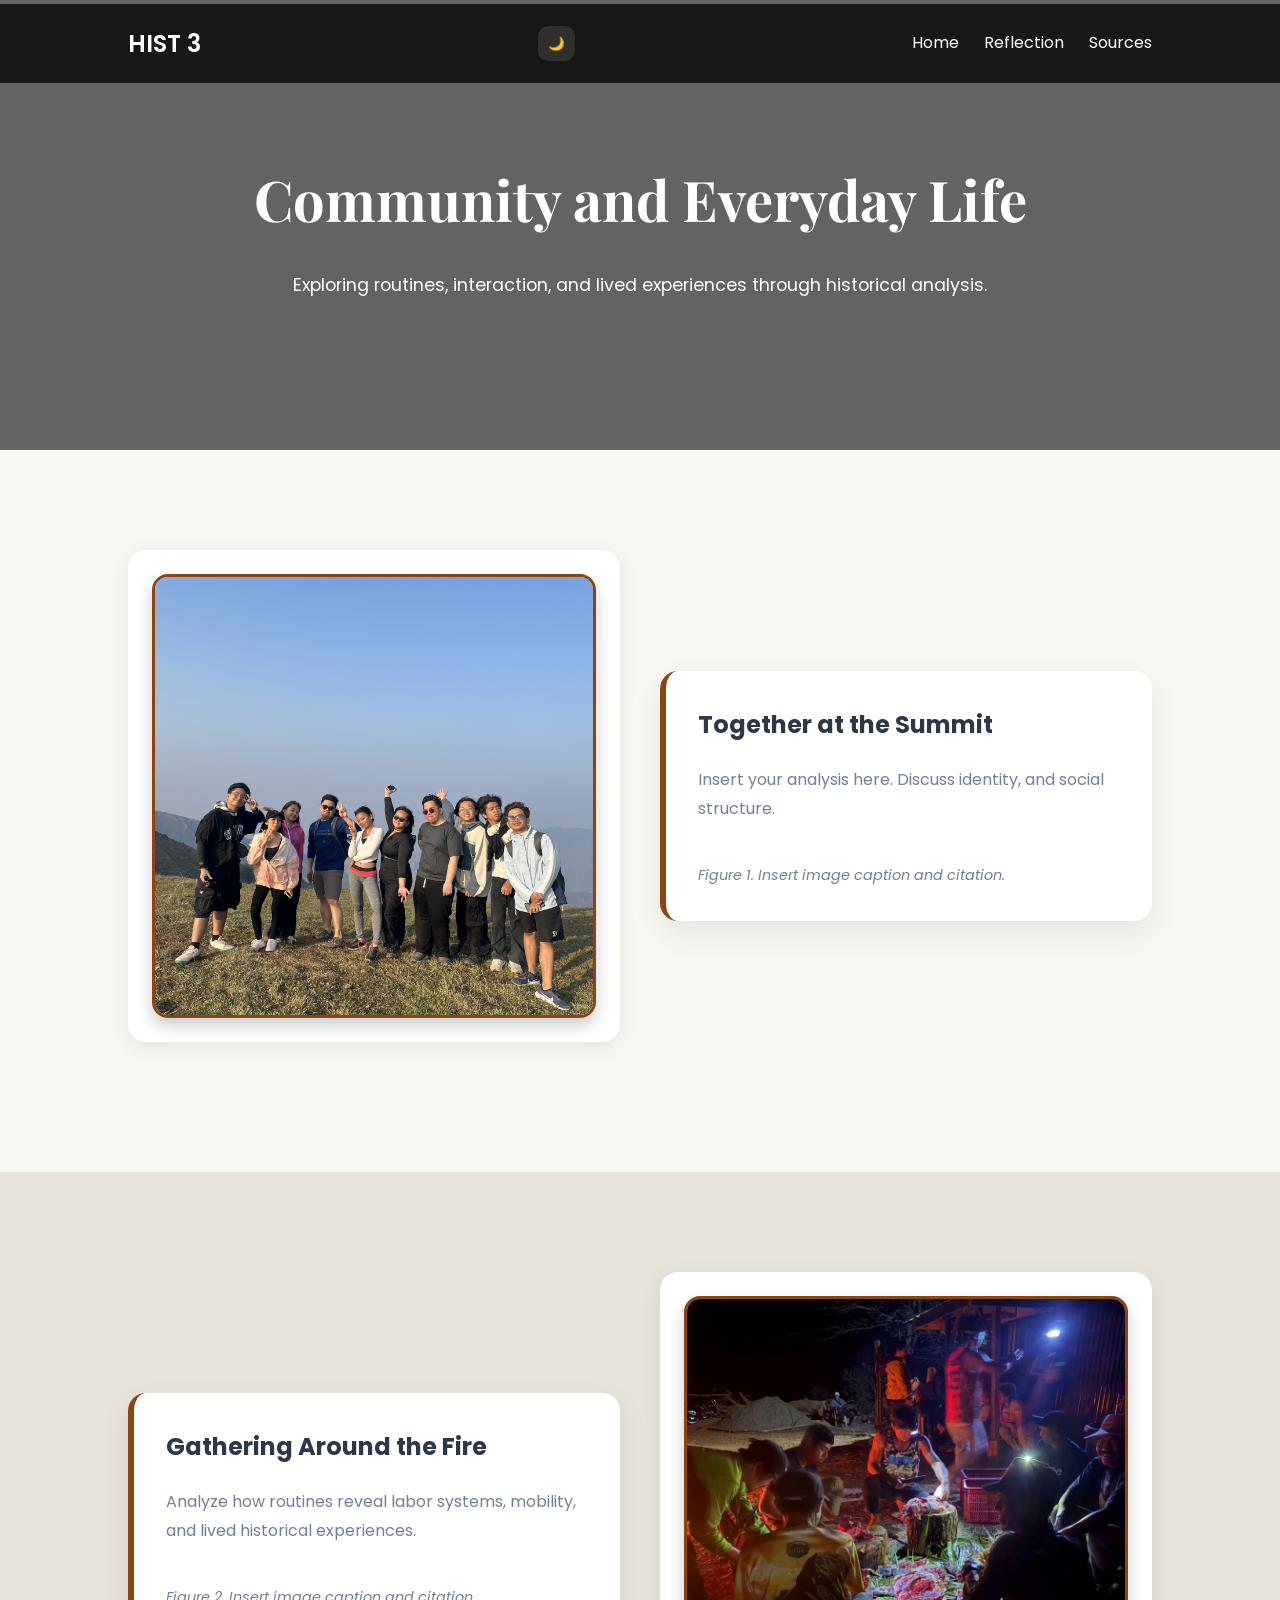
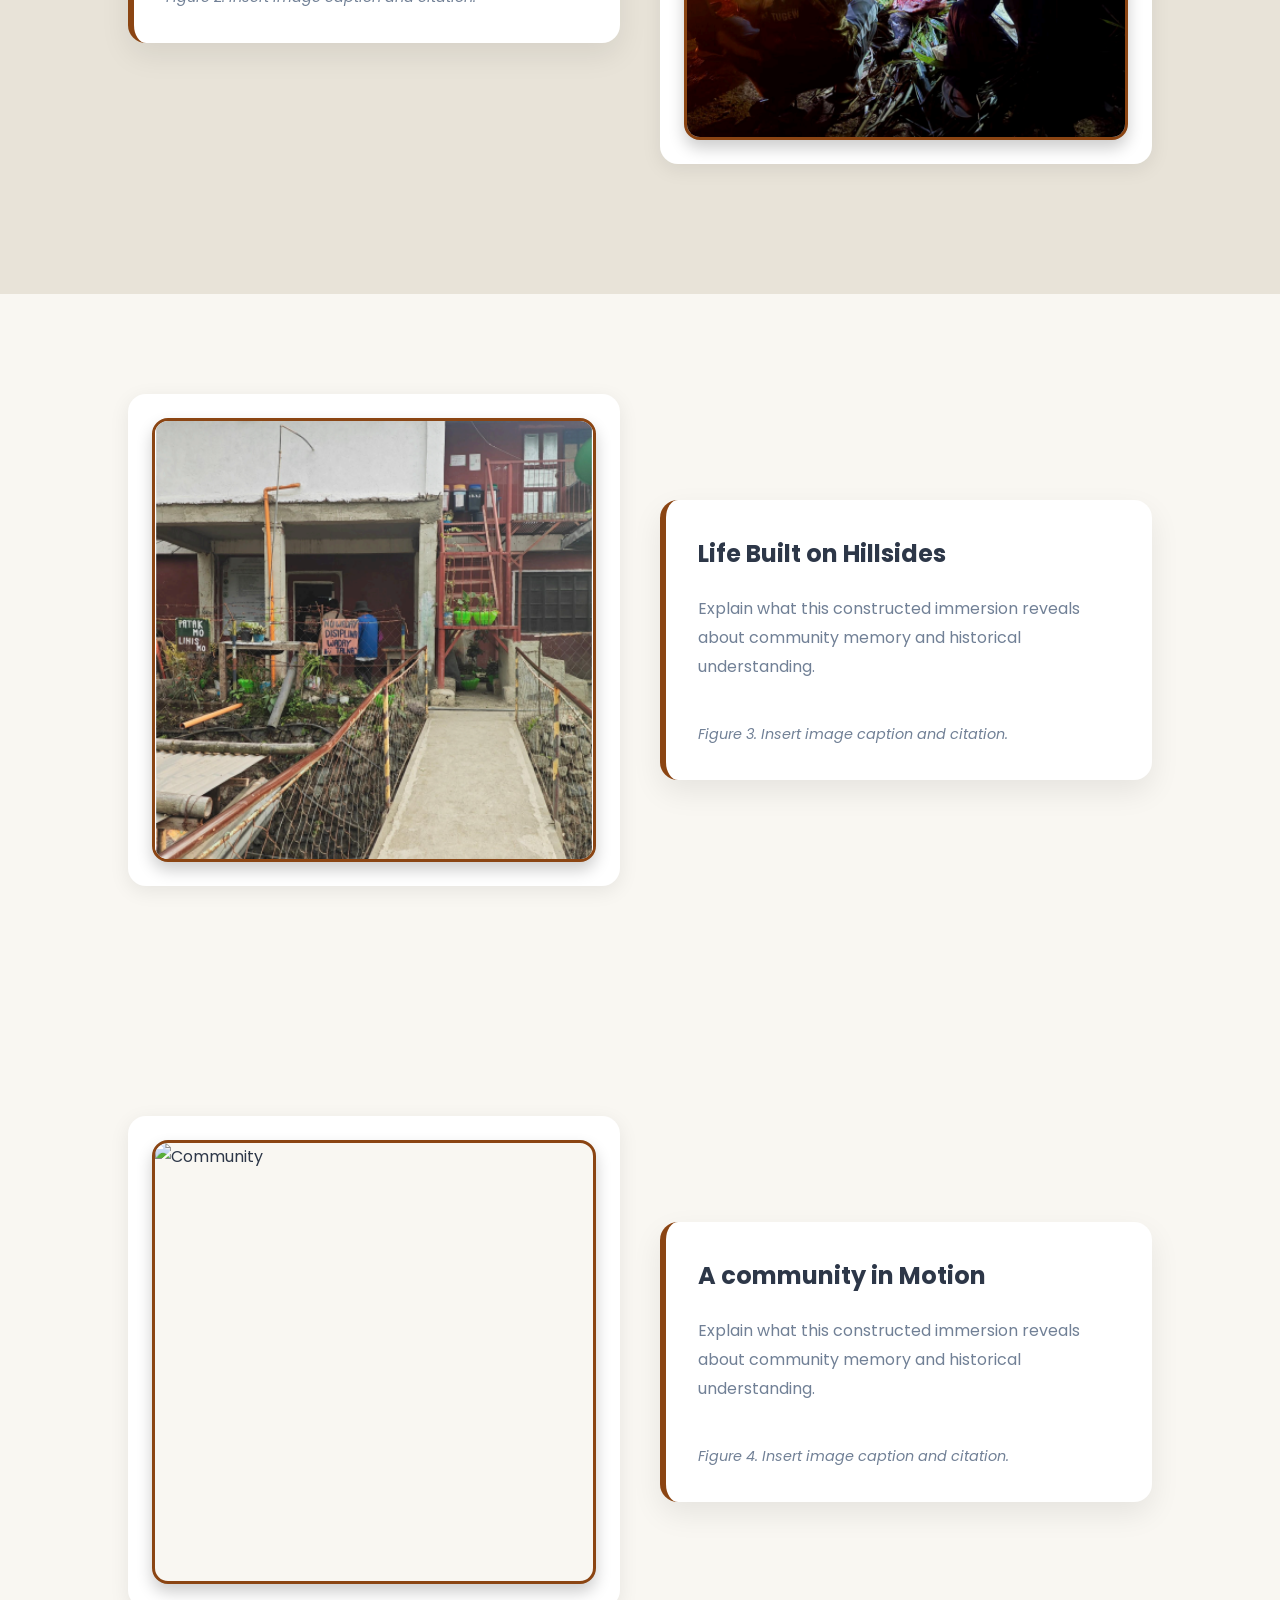
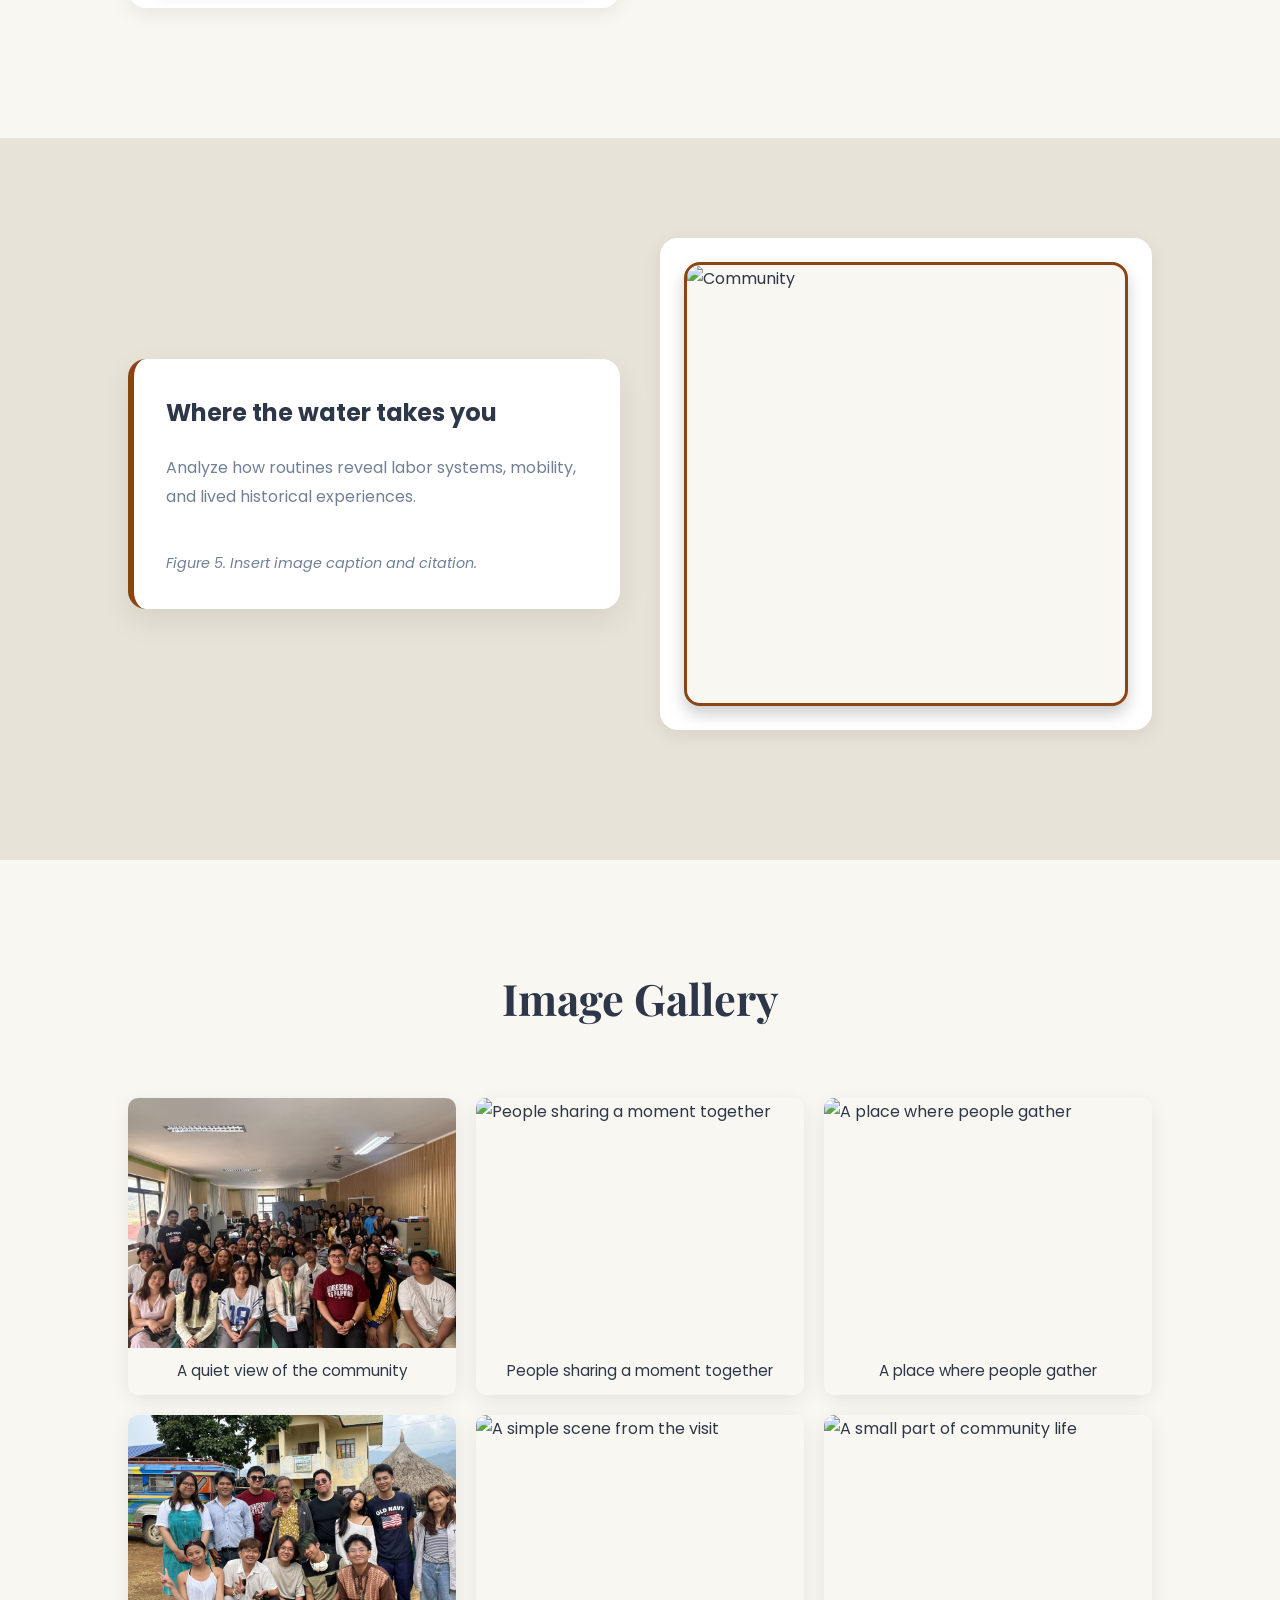
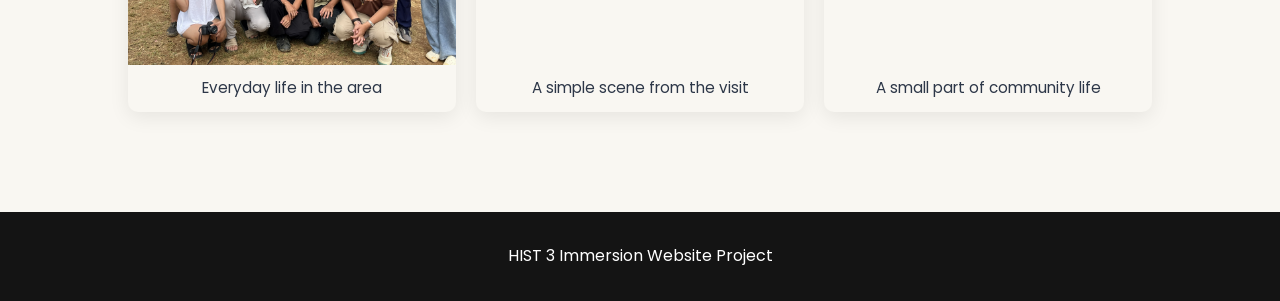
==== commit 1e007234: "add captions" ====
--- a/community.html
+++ b/community.html
@@ -192,27 +192,27 @@
     [
         {
             "src": "images/image 30.jpg",
-            "alt": "Community Life 1"
+            "alt": "A quiet view of the community"
         },
         {
             "src": "images/image 4.JPG",
-            "alt": "Community Life 2"
+            "alt": "People sharing a moment together"
         },
         {
             "src": "images/image 37.jpg",
-            "alt": "Community Life 3"
+            "alt": "A place where people gather"
         },
         {
             "src": "images/image 41.jpg",
-            "alt": "Community Life 4"
+            "alt": "Everyday life in the area"
         },
         {
             "src": "images/image 76.JPG",
-            "alt": "Community Life 5"
+            "alt": "A simple scene from the visit"
         },
         {
             "src": "images/image 72.JPG",
-            "alt": "Community Life 6"
+            "alt": "A small part of community life"
         }
     ]
     </script>
--- a/style.css
+++ b/style.css
@@ -618,6 +618,15 @@
     filter: brightness(0.9);
 }
 
+.gallery-caption {
+    margin: 0;
+    padding: 12px 14px 14px;
+    color: var(--text);
+    font-size: 0.95rem;
+    line-height: 1.4;
+    text-align: center;
+}
+
 /* Lightbox */
 .lightbox {
     display: none;
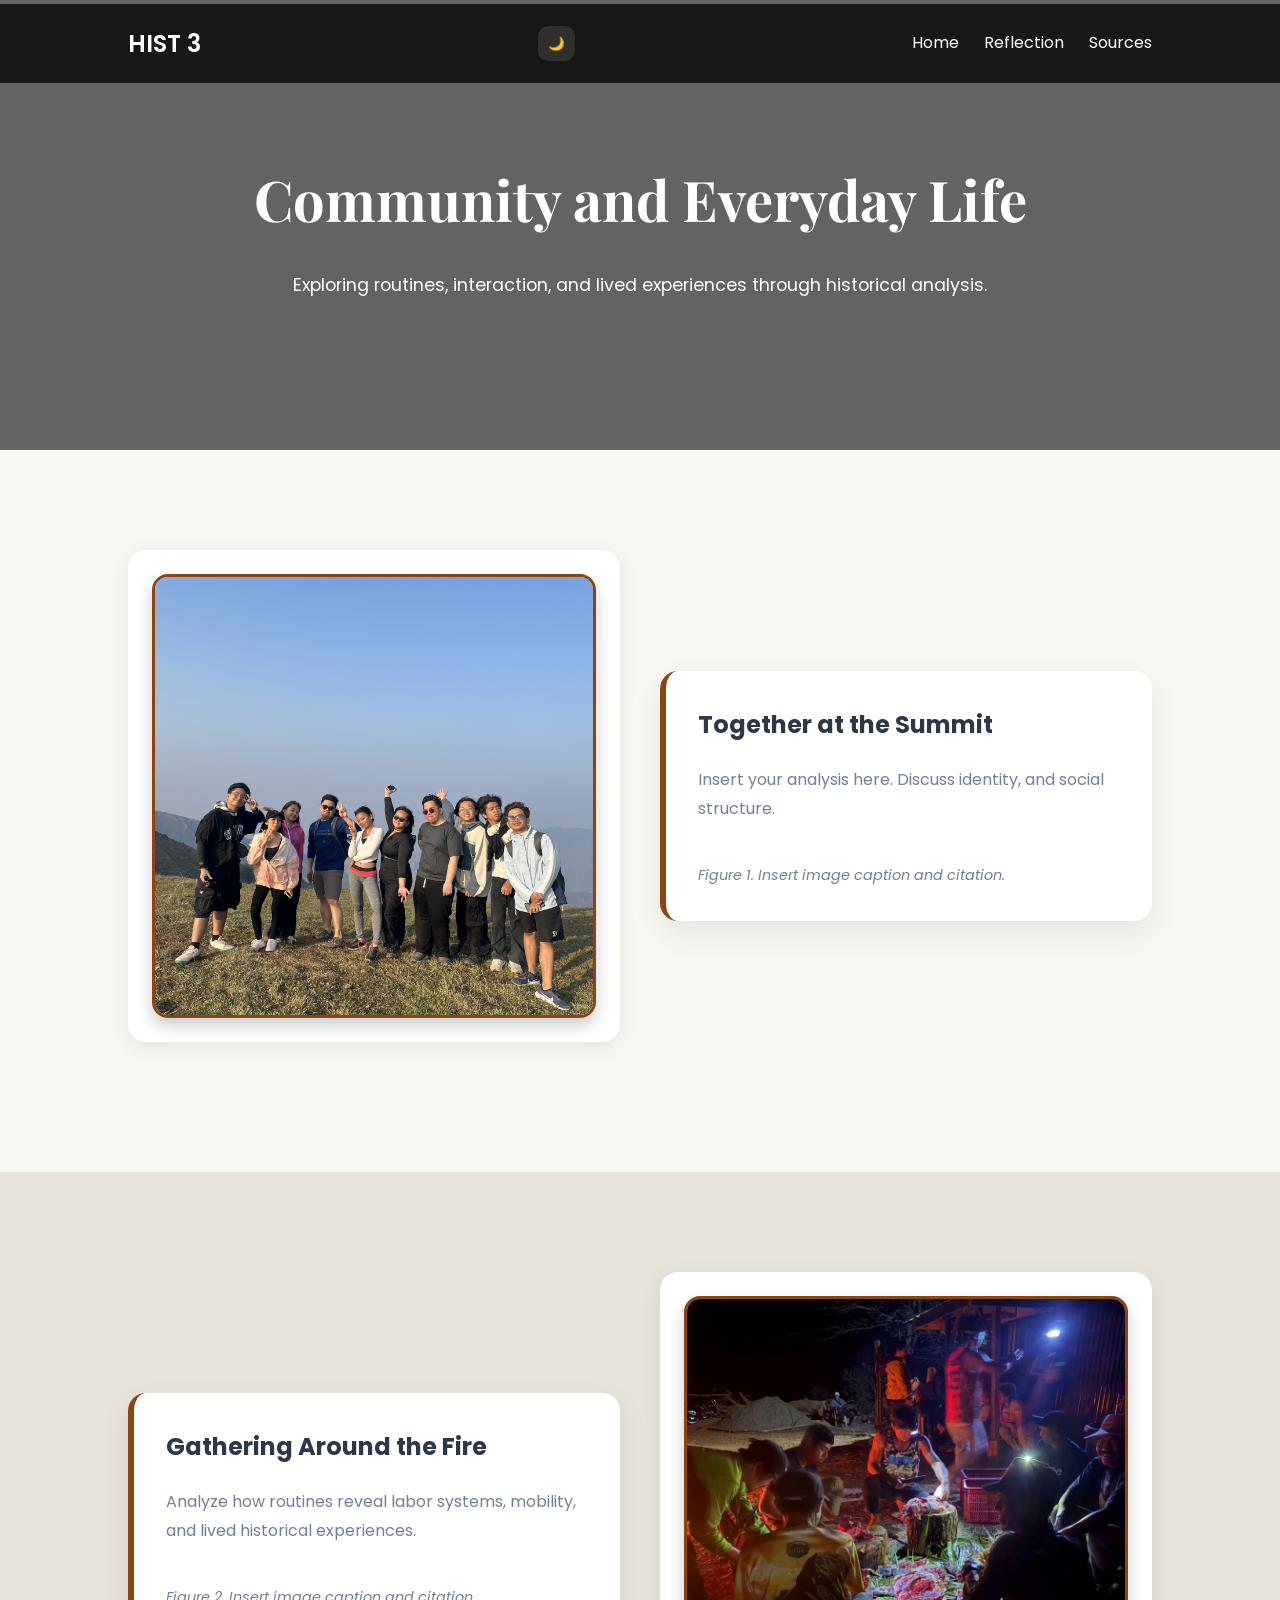
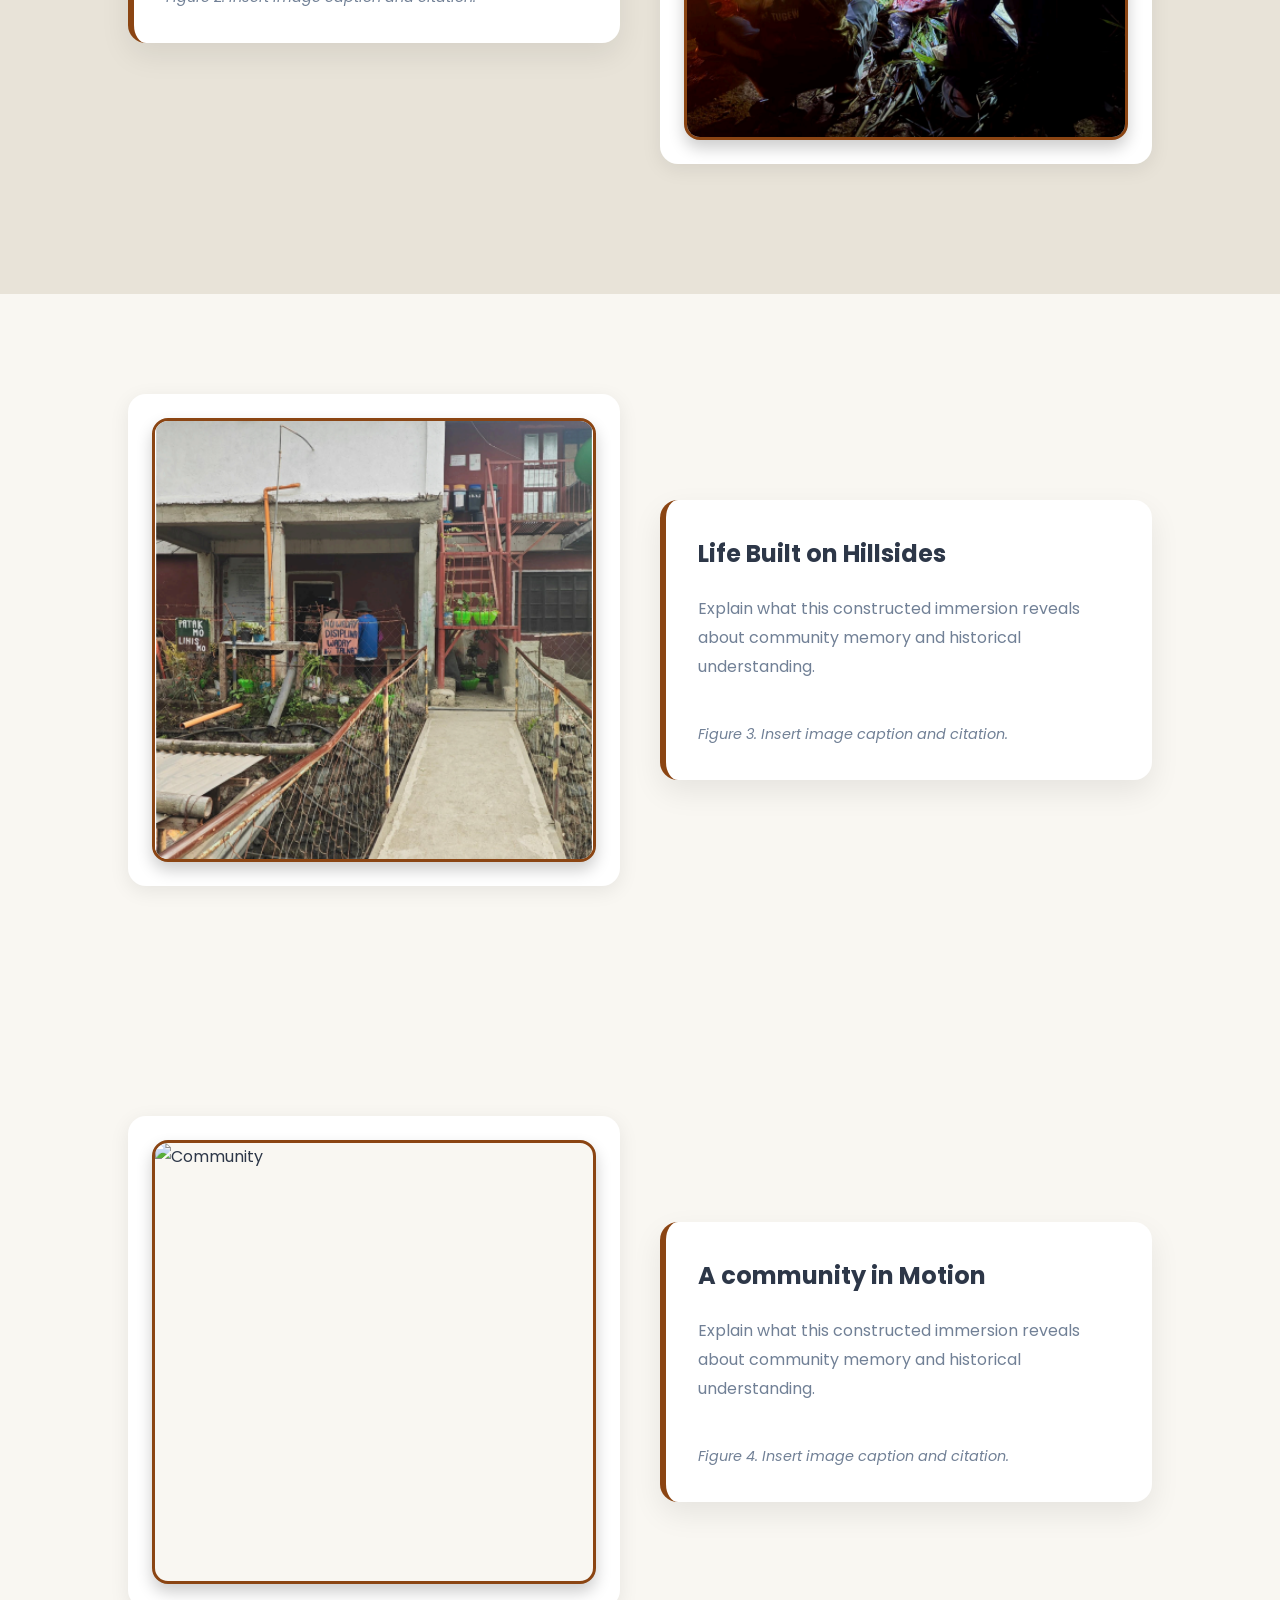
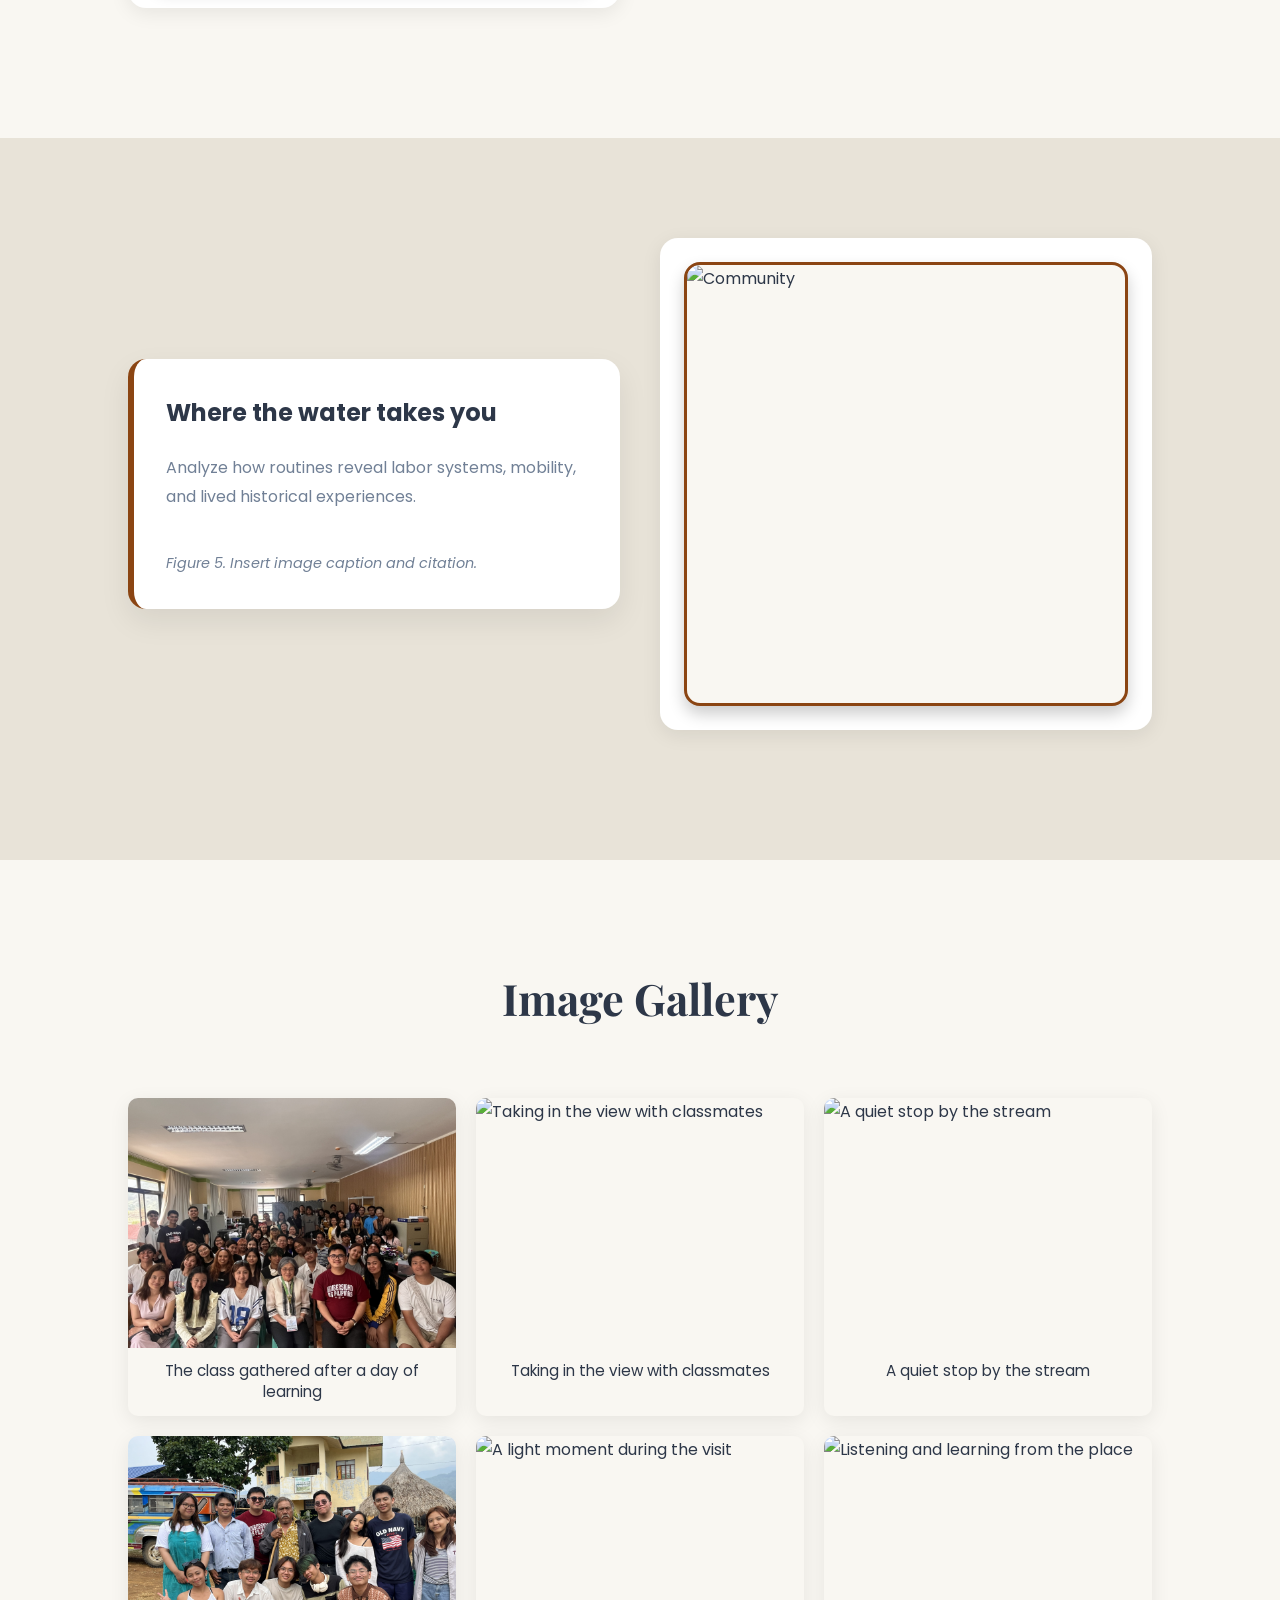
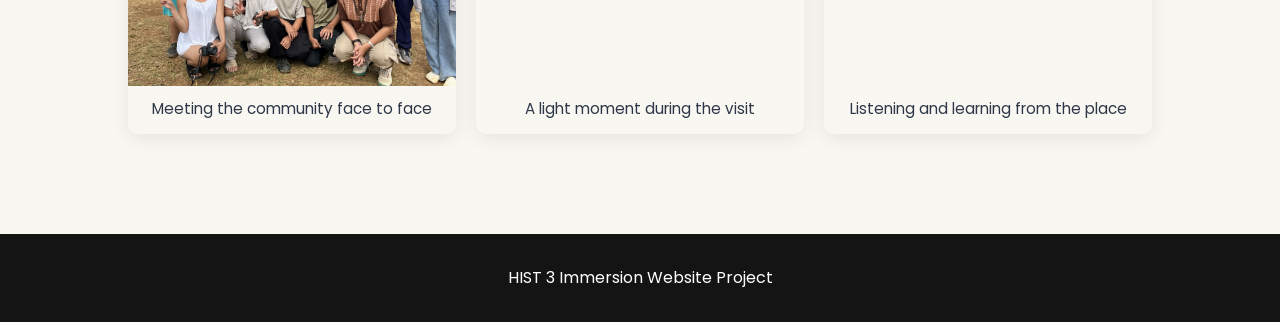
==== commit 8a987f33: "change captions" ====
--- a/community.html
+++ b/community.html
@@ -192,27 +192,27 @@
     [
         {
             "src": "images/image 30.jpg",
-            "alt": "A quiet view of the community"
+            "alt": "The class gathered after a day of learning"
         },
         {
             "src": "images/image 4.JPG",
-            "alt": "People sharing a moment together"
+            "alt": "Taking in the view with classmates"
         },
         {
             "src": "images/image 37.jpg",
-            "alt": "A place where people gather"
+            "alt": "A quiet stop by the stream"
         },
         {
             "src": "images/image 41.jpg",
-            "alt": "Everyday life in the area"
+            "alt": "Meeting the community face to face"
         },
         {
             "src": "images/image 76.JPG",
-            "alt": "A simple scene from the visit"
+            "alt": "A light moment during the visit"
         },
         {
             "src": "images/image 72.JPG",
-            "alt": "A small part of community life"
+            "alt": "Listening and learning from the place"
         }
     ]
     </script>
